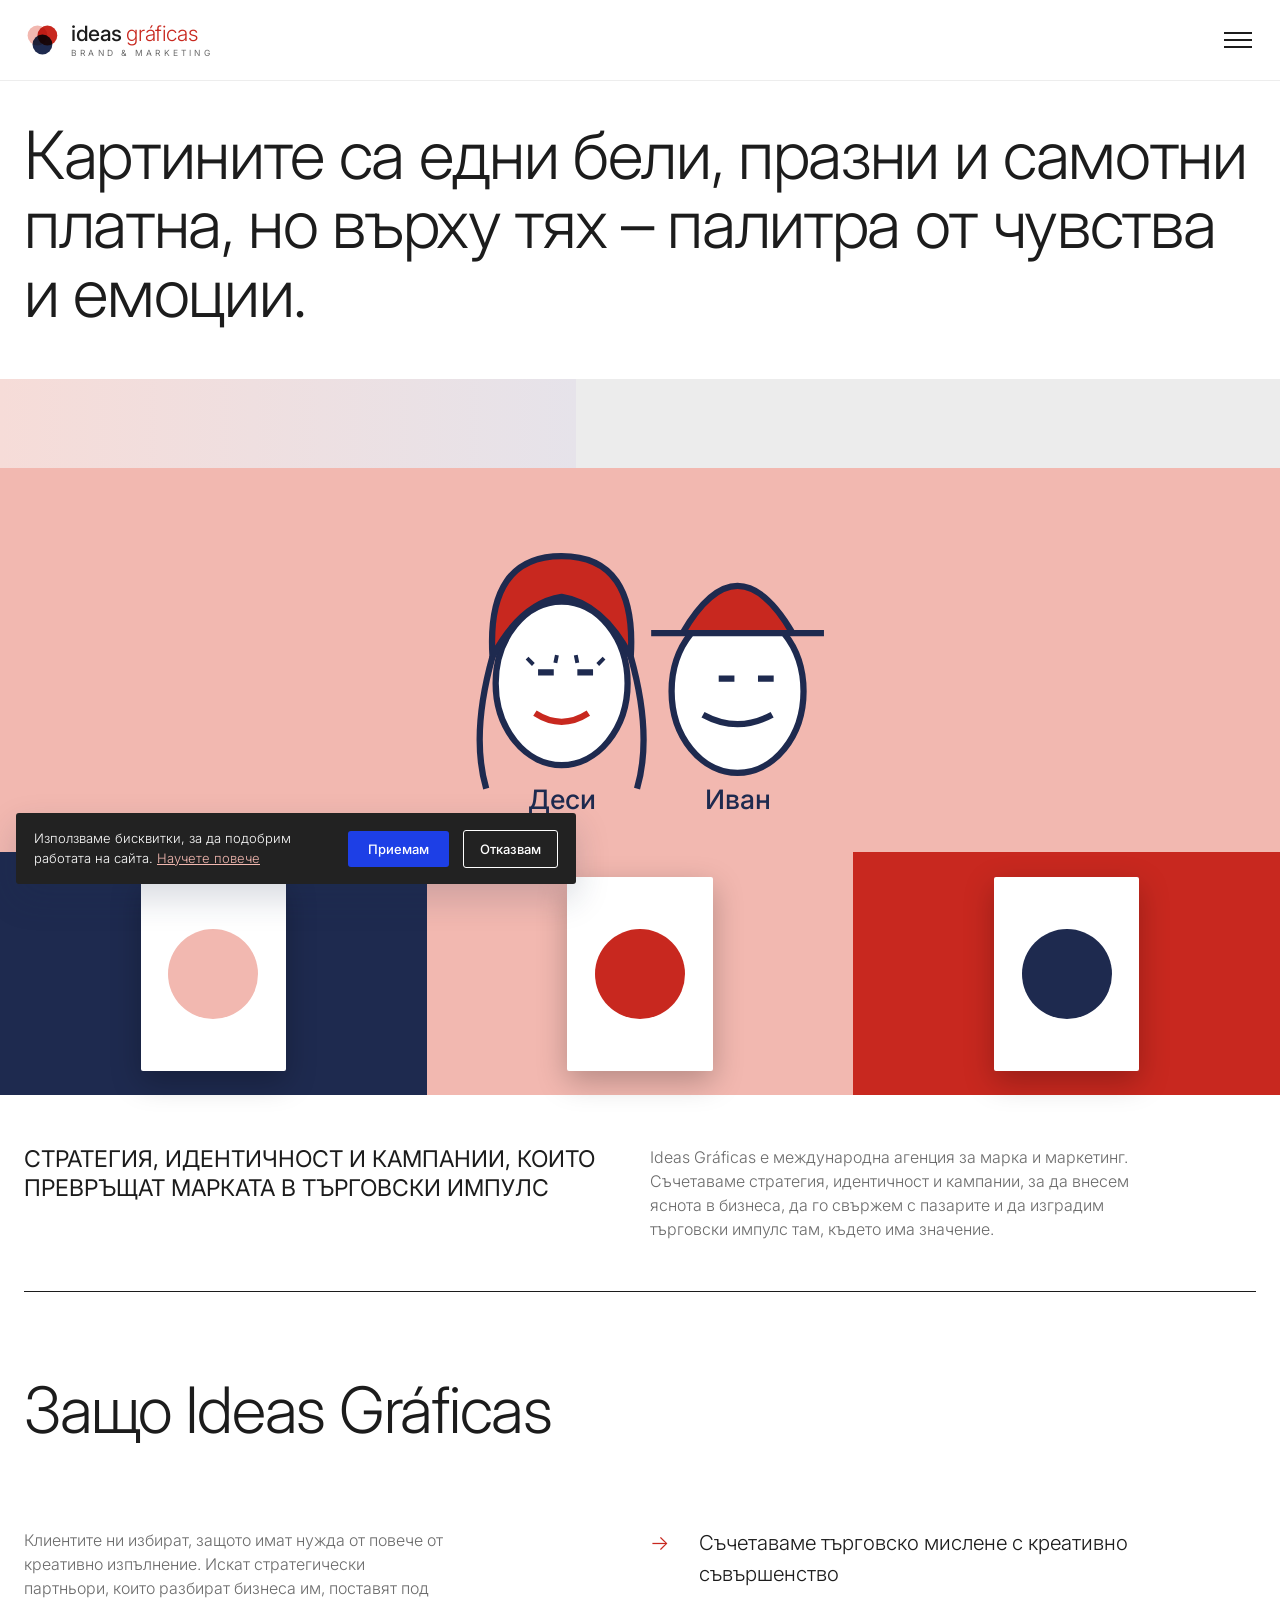
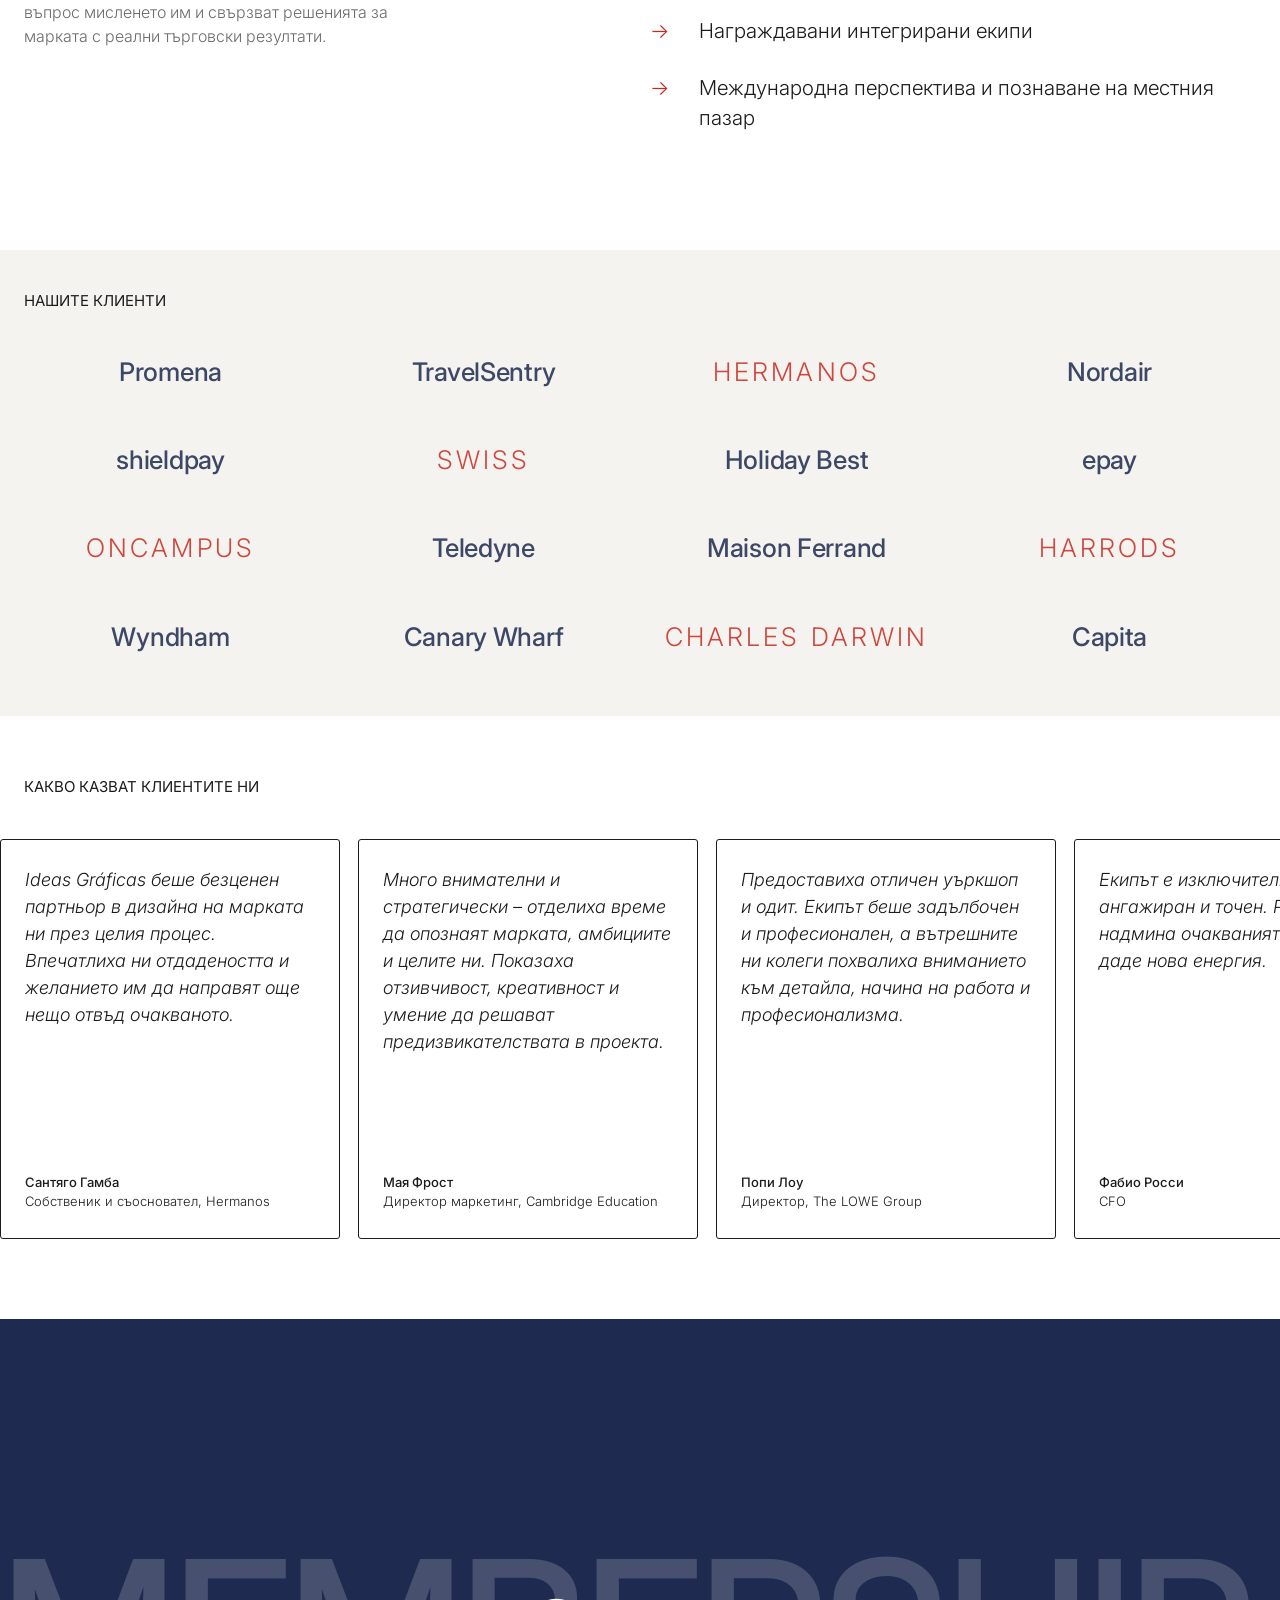
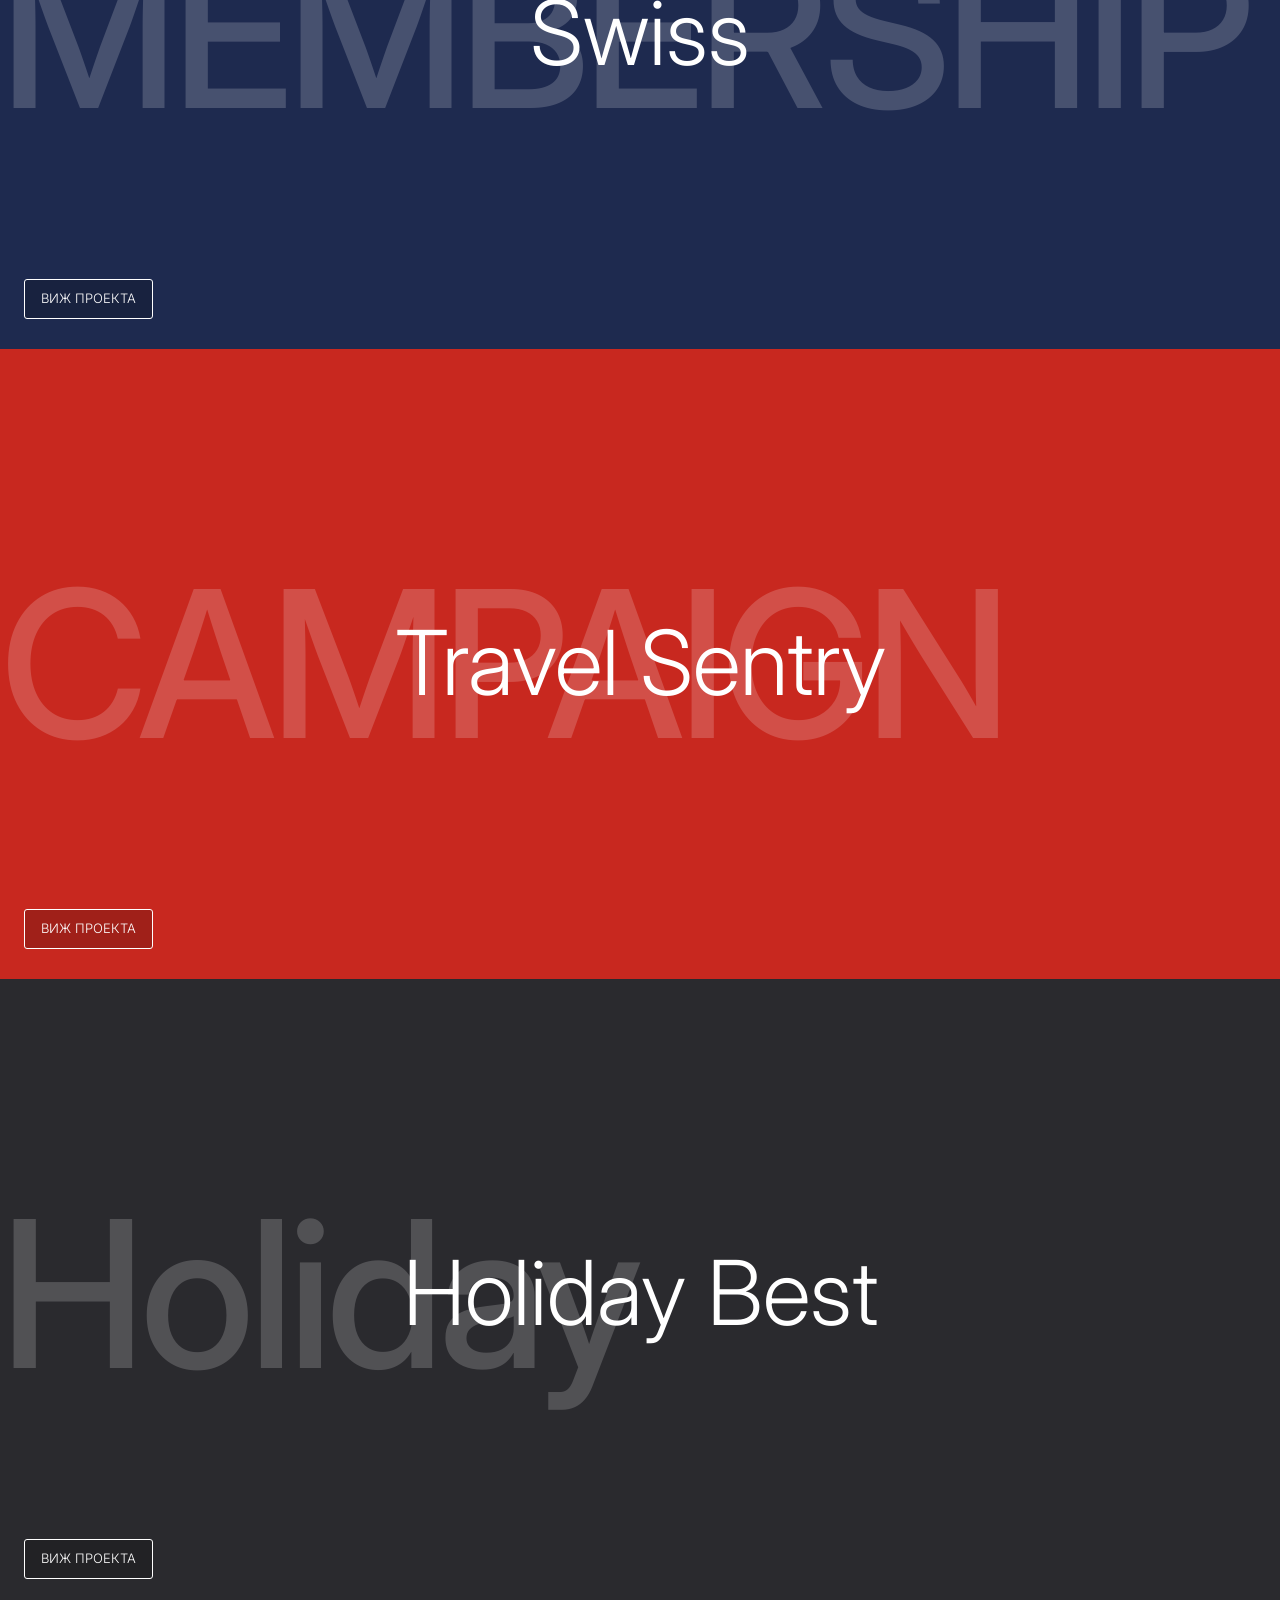
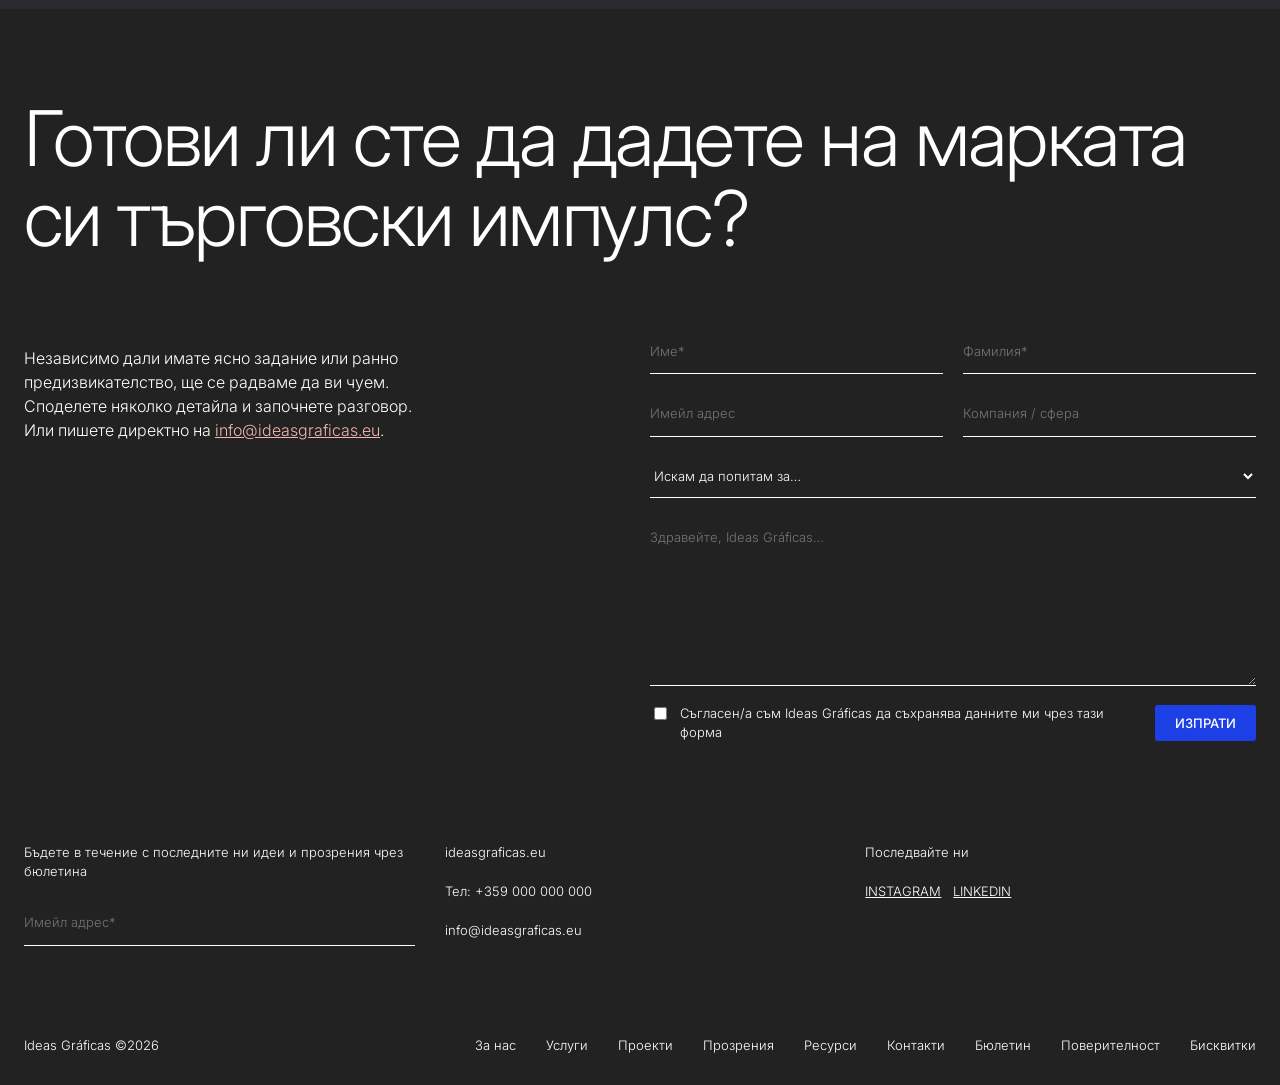
==== index.html @ a1812b0a "Add files via upload" ====
<!DOCTYPE html>
<html lang="bg"><head><meta charset="utf-8">
<meta name="viewport" content="width=device-width, initial-scale=1, viewport-fit=cover">
<title>Ideas Gráficas – Идентичност, кампании и маркетинг за вашата марка</title>
<meta name="description" content="Ideas Gráficas е агенция за марка и маркетинг: стратегия, идентичност, дизайн и кампании, които превръщат марката в търговски импулс.">
<meta name="theme-color" content="#1E2A4F">
<meta property="og:type" content="website"><meta property="og:title" content="Ideas Gráficas – марка и маркетинг"><meta property="og:description" content="Стратегия, идентичност и кампании, които превръщат марката в търговски импулс."><meta property="og:url" content="https://ideasgraficas.eu/">
<link rel="canonical" href="https://ideasgraficas.eu/"><link rel="icon" href="favicon.svg" type="image/svg+xml">
<script type="application/ld+json">{"@context":"https://schema.org","@type":"Organization","name":"Ideas Gráficas","url":"https://ideasgraficas.eu","email":"info@ideasgraficas.eu"}</script>
<link href="https://fonts.googleapis.com/css2?family=Inter:wght@300;400;500&display=swap" rel="stylesheet">
<link rel="stylesheet" href="css/style.css"></head><body>
<header><a class="logo" href="#"><svg viewBox="0 0 40 40" aria-hidden="true"><circle cx="15" cy="15" r="11" fill="#F2B8B0"/><circle cx="26" cy="15" r="11" fill="#C8281F" style="mix-blend-mode:multiply"/><circle cx="20.5" cy="25" r="11" fill="#1E2A4F" style="mix-blend-mode:multiply"/></svg><span><em>ideas <b>gráficas</b></em><small>Brand &amp; Marketing</small></span></a><button class="burger" aria-label="Меню" aria-expanded="false" aria-controls="menu" onclick="m(1)"><i></i><i></i><i></i></button></header>
<div id="menu"><button class="x" onclick="m(0)" aria-label="Затвори">×</button>
<div class="mg"><nav class="l"><a href="#" onclick="m(0)">За нас</a><a href="#proekti" onclick="m(0)">Проекти</a><a href="#resursi" onclick="m(0)">Прозрения</a><a href="#kontakt" onclick="m(0)">Контакти</a><a href="#resursi" onclick="m(0)">Ресурси</a></nav>
<div class="cols"><div><h4>Стратегия</h4><a href="#">Марков курс</a><a href="#">Позициониране</a><a href="#">Наименуване</a><a href="#">Послания</a><a href="#">Тон на комуникация</a><a href="#">Марково изживяване</a><a href="#">Employer branding</a></div>
<div><h4>Дизайн</h4><a href="#">Идентичност и дизайн</a><a href="#">Фирмени материали</a><a href="#">Дизайн на опаковки</a><a href="#">Визуален стил</a><a href="#">Уеб дизайн</a><a href="#">Кампании</a></div>
<div><h4>Маркетинг</h4><a href="#">Международен маркетинг</a><a href="#">Дигитален маркетинг</a><a href="#">Маркетинг по акаунти</a><a href="#">Медия планиране</a><a href="#">Анализ на аудиторията</a><a href="#">Съдържание</a><a href="#">Копирайтинг</a><a href="#">Преводи</a></div></div></div>
<div class="menuimg"><div class="bag">IDEAS<br>GRÁFICAS</div></div></div>

<main id="home"><div class="w"><h1 style="font-size:clamp(28px,5.2vw,82px)">Картините са едни бели, празни и самотни платна, но върху тях – палитра от чувства и емоции.</h1></div>
<div class="hero0"></div><div class="hero2"><svg viewBox="0 0 400 220"><g fill="none" stroke="#1E2A4F" stroke-width="4"><ellipse cx="150" cy="125" rx="42" ry="52" fill="#fff"/><path d="M106 108q-4-64 44-64q48 0 44 64q-18-34-44-38q-26 4-44 38Z" fill="#C8281F"/><path d="M106 108q-14 50-4 84M194 108q14 50 4 84"/><path d="M133 144q17 11 34 0" stroke="#C8281F"/><path d="M132 113l-4-4M146 112l1-5M160 112l-1-5M173 113l4-4" stroke-width="2.5"/><ellipse cx="262" cy="130" rx="42" ry="52" fill="#fff"/><path d="M207 93h110M227 93q35-60 70 0" fill="#C8281F"/><path d="M240 145q22 12 44 0"/><path d="M135 118h10M160 118h10M250 122h10M275 122h10"/></g><g fill="#1E2A4F" font-family="Inter,Arial,sans-serif" font-size="17" font-weight="500" text-anchor="middle"><text x="150" y="205">Деси</text><text x="262" y="205">Иван</text></g></svg><svg style="display:none" viewBox="0 0 300 200"><g fill="none" stroke="#1E2A4F" stroke-width="5"><circle cx="105" cy="105" r="48" fill="#F2B8B0"/><circle cx="195" cy="105" r="48" fill="#F2B8B0"/><path d="M45 70h120M135 70h120"/><path d="M85 125q20 15 40 0M175 125q20 15 40 0"/></g><circle cx="90" cy="100" r="5" fill="#C8281F"/><circle cx="120" cy="100" r="5" fill="#C8281F"/><circle cx="180" cy="100" r="5" fill="#C8281F"/><circle cx="210" cy="100" r="5" fill="#C8281F"/></svg></div>
<div class="band"><div class="a"><i></i></div><div class="b"><i></i></div><div class="c"><i></i></div></div>
<div class="w"><div class="intro"><h2>Стратегия, идентичност и кампании, които превръщат марката в търговски импулс</h2><p>Ideas Gráficas е международна агенция за марка и маркетинг. Съчетаваме стратегия, идентичност и кампании, за да внесем яснота в бизнеса, да го свържем с пазарите и да изградим търговски импулс там, където има значение.</p></div>
<section class="why"><h2>Защо Ideas Gráficas</h2><div class="wg"><p>Клиентите ни избират, защото имат нужда от повече от креативно изпълнение. Искат стратегически партньори, които разбират бизнеса им, поставят под въпрос мисленето им и свързват решенията за марката с реални търговски резултати.</p><ul><li>Съчетаваме търговско мислене с креативно съвършенство</li><li>Награждавани интегрирани екипи</li><li>Международна перспектива и познаване на местния пазар</li></ul></div></section></div>
<section class="cl"><h3>Нашите клиенти</h3><div class="logos"><span>Promena</span><span>TravelSentry</span><span>Hermanos</span><span>Nordair</span><span>shieldpay</span><span>Swiss</span><span>Holiday Best</span><span>epay</span><span>OnCampus</span><span>Teledyne</span><span>Maison Ferrand</span><span>Harrods</span><span>Wyndham</span><span>Canary Wharf</span><span>Charles Darwin</span><span>Capita</span></div></section>
<section class="tt"><h3>Какво казват клиентите ни</h3><div class="sc">
<blockquote>Ideas Gráficas беше безценен партньор в дизайна на марката ни през целия процес. Впечатлиха ни отдадеността и желанието им да направят още нещо отвъд очакваното.<cite><b>Сантяго Гамба</b>Собственик и съосновател, Hermanos</cite></blockquote>
<blockquote>Много внимателни и стратегически – отделиха време да опознаят марката, амбициите и целите ни. Показаха отзивчивост, креативност и умение да решават предизвикателствата в проекта.<cite><b>Мая Фрост</b>Директор маркетинг, Cambridge Education</cite></blockquote>
<blockquote>Предоставиха отличен уъркшоп и одит. Екипът беше задълбочен и професионален, а вътрешните ни колеги похвалиха вниманието към детайла, начина на работа и професионализма.<cite><b>Попи Лоу</b>Директор, The LOWE Group</cite></blockquote>
<blockquote>Екипът е изключително ангажиран и точен. Резултатът надмина очакванията ни и ни даде нова енергия.<cite><b>Фабио Росси</b>CFO</cite></blockquote></div></section>
<section id="proekti"><div class="pj p1"><div class="bg">MEMBERSHIP</div><h2>Swiss</h2><a class="btn" href="#">Виж проекта</a></div>
<div class="pj p2"><div class="bg">CAMPAIGN</div><h2>Travel Sentry</h2><a class="btn" href="#">Виж проекта</a></div>
<div class="pj p3"><div class="bg">Holiday</div><h2>Holiday Best</h2><a class="btn" href="#">Виж проекта</a></div></section></main>

<main id="res"><div class="w res"><p class="lab" style="margin-top:50px">Ресурси</p><h1 style="margin-top:20px">Полезни идеи, преди да станат очевидни.</h1>
<div class="intro" style="border-bottom:1px solid var(--line)"><h2>Доклади и гледни точки за марки, пред които стои следващото</h2><p>Гледаме отвъд следващия тренд и питаме какво наистина се променя, защо е важно и какво могат да направят марките, за да останат полезни, надеждни и напред.</p></div>
<div class="filt"><div>Всички категории ↓</div><div></div><div style="text-align:right">→</div></div>
<div class="cards">
<div class="card"><div class="im k1"><span>Идентичност</span><span>Послания</span><span>Стратегия</span><span>Опаковки</span></div><div class="m"><span>29.06.26</span><span>3 мин четене</span></div><h3>Защо всички мислят, че марката ти е измама</h3></div>
<div class="card"><div class="im k2"><span>Идентичност</span><span>Послания</span><span>Стратегия</span><span>Опаковки</span></div><div class="m"><span>29.06.26</span><span>2 мин четене</span></div><h3>Спри да продаваш кафе. Започни да притежаваш моменти.</h3></div>
<div class="card"><div class="im k3"><span>Идентичност</span><span>Послания</span><span>Стратегия</span><span>Опаковки</span></div><div class="m"><span>23.04.26</span><span>2 мин четене</span></div><h3>Спри да обясняваш. Започни да значиш нещо.</h3></div>
<div class="card"><div class="im"><span>Стратегия</span></div><div class="m"><span>11.02.26</span><span>3 мин четене</span></div><h3>Futures: продукти за свят, който купува по-малко</h3></div>
<div class="card"><div class="im"><span>Стратегия</span></div><div class="m"><span>03.02.26</span><span>3 мин четене</span></div><h3>Какво се случва, когато хората купуват по-малко?</h3></div>
<div class="card"><div class="im"><span>Стратегия</span></div><div class="m"><span>18.11.25</span><span>3 мин четене</span></div><h3>Futures: оформяне на следващата ера в пътуванията</h3></div></div>
<div class="pg"><span>←</span><span class="on">1</span><span>2</span><span>→</span></div></div></main>

<section class="cta" id="kontakt"><h2>Готови ли сте да дадете на марката си търговски импулс?</h2>
<div class="cg"><p style="max-width:420px">Независимо дали имате ясно задание или ранно предизвикателство, ще се радваме да ви чуем. Споделете няколко детайла и започнете разговор. Или пишете директно на <a href="mailto:info@ideasgraficas.eu">info@ideasgraficas.eu</a>.</p>
<form onsubmit="event.preventDefault();this.querySelector('.send').textContent='Изпратено ✓'"><input placeholder="Име*" required><input placeholder="Фамилия*" required><input type="email" placeholder="Имейл адрес"><input placeholder="Компания / сфера">
<select class="full"><option>Искам да попитам за…</option><option>Стратегия</option><option>Дизайн</option><option>Маркетинг</option></select>
<textarea placeholder="Здравейте, Ideas Gráficas…"></textarea>
<div class="full" style="display:flex;justify-content:space-between;gap:20px;align-items:center"><label class="c"><input type="checkbox" required> Съгласен/а съм Ideas Gráficas да съхранява данните ми чрез тази форма</label><button class="send">ИЗПРАТИ</button></div></form></div></section>
<div id="ck" role="dialog" aria-label="Бисквитки"><p>Използваме бисквитки, за да подобрим работата на сайта. <a href="#">Научете повече</a></p><button class="send" onclick="ck()">Приемам</button><button class="ghost" onclick="ck()">Отказвам</button></div>
<footer><div class="fg"><div>Бъдете в течение с последните ни идеи и прозрения чрез бюлетина<br><br><input type="email" placeholder="Имейл адрес*"></div><div>ideasgraficas.eu<br><br>Тел: +359 000 000 000<br><br>info@ideasgraficas.eu</div><div>Последвайте ни<br><br><a href="#">INSTAGRAM</a> &nbsp; <a href="#">LINKEDIN</a></div></div>
<div class="fl"><span>Ideas Gráficas ©2026</span><div><a href="#">За нас</a><a href="#">Услуги</a><a href="#proekti">Проекти</a><a href="#resursi">Прозрения</a><a href="#resursi">Ресурси</a><a href="#kontakt">Контакти</a><a href="#">Бюлетин</a><a href="#">Поверителност</a><a href="#">Бисквитки</a></div></div></footer>
<script src="js/main.js" defer></script></body></html>
---- css/style.css ----
:root{--pink:#F2B8B0;--red:#C8281F;--navy:#1E2A4F;--bg:#fff;--ink:#1c1c1c;--soft:#F5F3EF;--mut:#6b6b6b;--dark:#222;--line:#1c1c1c;box-sizing:border-box;padding-top:env(safe-area-inset-top,0px);padding-bottom:env(safe-area-inset-bottom,0px)}
@media (prefers-color-scheme:dark){:root:not([data-theme="light"]){color-scheme:dark;--bg:#14161d;--ink:#f1eeea;--soft:#1c1f29;--mut:#a9a7a3;--line:#f1eeea}}
html{scroll-padding-top:env(safe-area-inset-top,0px)}
*{box-sizing:border-box}body{margin:0;background:var(--bg);color:var(--ink);font:300 16px/1.5 Inter,system-ui,Arial,sans-serif}
a{color:inherit}.w{padding:0 24px;max-width:1500px;margin:auto}
header{display:flex;justify-content:space-between;align-items:center;padding:22px 24px}
.logo{font-size:22px;font-weight:400;text-decoration:none}.logo b{color:var(--red);font-weight:400}
.burger{background:none;border:0;cursor:pointer;width:36px;height:28px;position:relative;color:var(--ink)}
.burger i{position:absolute;left:4px;right:4px;height:1.5px;background:currentColor}.burger i:nth-child(1){top:6px}.burger i:nth-child(2){top:13px}.burger i:nth-child(3){top:20px}
#menu{position:fixed;inset:0;background:#222;color:#fff;z-index:50;display:none;overflow:auto}
#menu.on{display:block}
#menu .x{position:absolute;right:24px;top:20px;background:none;border:0;color:#fff;font-size:30px;cursor:pointer}
.mg{display:grid;grid-template-columns:minmax(200px,1fr) 3fr;min-height:260px}
.mg nav.l{background:rgba(0,0,0,.28);padding:30px 24px;display:flex;flex-direction:column;gap:20px}
.mg nav.l a{font-size:26px;text-decoration:none;font-weight:400}
.cols{display:grid;grid-template-columns:repeat(3,1fr);gap:20px;padding:44px 40px}
.cols h4{margin:0 0 18px;font-weight:400;font-size:17px;color:var(--pink)}.cols a{display:block;font-size:14px;margin-bottom:12px;text-decoration:none;opacity:.9}
.menuimg{height:clamp(200px,40vw,420px);background:#c9a98f;display:flex;align-items:center;justify-content:center}.bag{background:var(--pink);color:var(--red);padding:40px 50px;transform:rotate(-8deg);font-weight:500;letter-spacing:.1em;text-align:center;box-shadow:0 20px 40px rgba(0,0,0,.25)}
h1{font-weight:300;font-size:clamp(40px,7.2vw,112px);line-height:1.04;letter-spacing:-.02em;margin:40px 0 50px}
.band i{background:#fff!important;width:34%!important;box-shadow:0 10px 30px rgba(0,0,0,.25);padding:0!important}.band i:after{content:"";width:62%;aspect-ratio:1;border-radius:50%;margin:auto}.band .a i:after{background:var(--pink)}.band .b i:after{background:var(--red)}.band .c i:after{background:var(--navy)}.hero0{height:clamp(50px,7vw,100px);background:linear-gradient(90deg,#f6dcd8,#e6e3ea 45%,#ececec 45%)}.band{display:grid;grid-template-columns:repeat(3,1fr);height:clamp(130px,19vw,280px)}.band i{background:#f2efe8;color:#1c1c1c;width:36%;aspect-ratio:3/4;font-size:clamp(7px,1.1vw,14px);padding:8px;display:flex;align-items:flex-start;line-height:1.1}.band .a{background:var(--navy)!important;color:#fff!important}.band .b{background:var(--pink)!important}.band .c{background:var(--red)!important}
.band div{display:flex;align-items:center;justify-content:center;font-size:clamp(14px,2vw,28px);color:#fff}
.band .a{background:var(--pink);color:var(--navy)}.band .b{background:var(--red)}.band .c{background:var(--navy)}
.hero2{height:clamp(200px,30vw,440px);background:var(--pink);display:flex;align-items:center;justify-content:center;position:relative;overflow:hidden}
.hero2 svg{height:90%}
.intro{display:grid;grid-template-columns:1fr 1fr;gap:40px;padding:50px 0;border-bottom:1px solid var(--line)}
.intro h2{font-weight:400;font-size:clamp(18px,1.8vw,26px);text-transform:uppercase;margin:0;line-height:1.25}.intro p{margin:0;color:var(--mut);max-width:520px}
.why{padding:70px 0 90px}.why h2{font-size:clamp(36px,5vw,76px);font-weight:300;margin:0 0 70px;letter-spacing:-.02em}
.wg{display:grid;grid-template-columns:1fr 1fr;gap:40px}.wg p{color:var(--mut);max-width:420px;margin:0}
.wg ul{list-style:none;margin:0;padding:0}.wg li{display:flex;gap:30px;font-size:clamp(17px,1.6vw,22px);margin-bottom:26px;font-weight:300}.wg li:before{content:"→";color:var(--red)}
.cl{background:var(--soft);padding:40px 24px 60px}.cl h3,.tt h3{font-weight:400;font-size:15px;text-transform:uppercase;margin:0 0 40px}
.logos{display:grid;grid-template-columns:repeat(4,1fr);gap:50px 20px;align-items:center;text-align:center}
.logos span{font-size:clamp(16px,2vw,28px);font-weight:500;letter-spacing:-.01em;color:var(--navy)}
@media (prefers-color-scheme:dark){:root:not([data-theme="light"]) .logos span{color:var(--pink)}}
.logos span:nth-child(3n){color:var(--red);font-weight:300;letter-spacing:.12em;text-transform:uppercase}
.tt{padding:60px 0 70px}.tt h3{padding:0 24px}
.sc{display:flex;gap:18px;overflow-x:auto;padding:0 24px 10px;scroll-snap-type:x mandatory}
.sc blockquote{flex:0 0 min(340px,80vw);margin:0;border:1px solid var(--line);padding:26px 24px;min-height:400px;display:flex;flex-direction:column;justify-content:space-between;font-style:italic;font-size:18px;scroll-snap-align:start}
.sc cite{font-style:normal;font-size:13px;display:block}.sc cite b{font-weight:500;display:block}
.pj{position:relative;min-height:70vh;display:flex;align-items:center;justify-content:center;color:#fff;text-align:center;overflow:hidden}
.pj h2{font-size:clamp(46px,7vw,100px);font-weight:300;margin:0;position:relative;z-index:2}
.pj .bg{position:absolute;inset:0;font-size:clamp(70px,16vw,240px);font-weight:500;opacity:.18;display:flex;align-items:center;white-space:nowrap;letter-spacing:-.03em}
.pj .btn{position:absolute;left:24px;bottom:30px;z-index:2}
.btn{border:1px solid currentColor;padding:9px 16px;font-size:13px;text-transform:uppercase;text-decoration:none;background:rgba(0,0,0,.2);color:inherit}
.p1{background:var(--navy)}.p2{background:var(--red)}.p3{background:#2a2a2e}
.cta{background:var(--dark);color:#fff;padding:90px 24px 40px}
.cta h2{font-size:clamp(40px,6vw,92px);font-weight:300;margin:0 0 70px;letter-spacing:-.02em;line-height:1.05}
.cg{display:grid;grid-template-columns:1fr 1fr;gap:40px}.cg p a{color:var(--pink)}
form{display:grid;grid-template-columns:1fr 1fr;gap:18px 20px}
input,select,textarea{background:none;border:0;border-bottom:1px solid #fff;color:#fff;padding:12px 0;font:inherit;font-size:13px;width:100%}
select option{color:#000}textarea{grid-column:1/-1;min-height:170px}.full{grid-column:1/-1}
.send{background:#1d3fe6;color:#fff;border:0;padding:10px 20px;cursor:pointer;font:500 13px Inter;width:auto}
label.c{font-size:13px;display:flex;gap:10px;align-items:flex-start;width:auto}label.c input{width:auto}
footer{background:var(--dark);color:#fff;padding:60px 24px 30px;font-size:13px}
.fg{display:grid;grid-template-columns:1fr 1fr 1fr;gap:30px;margin-bottom:90px}
.fg input{border-bottom:1px solid #fff}.fl{display:flex;flex-wrap:wrap;gap:30px;justify-content:space-between;align-items:flex-end}.fl div{display:flex;gap:30px;flex-wrap:wrap}.fl a{text-decoration:none}
.res h1{margin-bottom:40px}.res .lab{font-size:clamp(20px,2vw,28px);text-transform:uppercase;font-weight:400;margin:0 0 6px}
.filt{display:grid;grid-template-columns:1fr 1fr 1fr;gap:20px;margin:60px 0 40px}.filt div{border-bottom:1px solid var(--line);padding:10px 0;text-transform:uppercase;font-size:15px;color:var(--mut)}
.cards{display:grid;grid-template-columns:repeat(3,1fr);gap:20px 18px}
.card .im{aspect-ratio:1/1.05;background:var(--soft);display:flex;flex-direction:column;justify-content:flex-end;gap:8px;padding:24px;align-items:flex-start;flex-wrap:wrap;flex-direction:row;align-content:flex-end}
.card .im span{background:#9a9a9a;color:#fff;font-size:11px;text-transform:uppercase;padding:7px 12px}

.card .m{display:flex;justify-content:space-between;font-size:12px;color:var(--mut);margin:14px 0 6px;text-transform:uppercase}
.card h3{margin:0 0 30px;font-weight:400;font-size:19px;text-transform:uppercase;line-height:1.25}
.pg{display:flex;gap:10px;margin:30px 0 80px}.pg span{border:1px solid var(--line);width:34px;height:34px;display:flex;align-items:center;justify-content:center;font-size:13px}.pg .on{background:#000;color:#fff}
#res{display:none}body.r #res{display:block}body.r #home{display:none}
:root{--shadow:0 14px 34px rgba(30,42,79,.18);--ease:.25s ease;--radius:3px}html{scroll-behavior:smooth}header{position:sticky;top:0;z-index:20;background:color-mix(in srgb,var(--bg) 88%,transparent);backdrop-filter:blur(12px);border-bottom:1px solid color-mix(in srgb,var(--ink) 8%,transparent)}.logo{display:flex;align-items:center;gap:11px;font-size:21px;font-weight:500;letter-spacing:-.02em;line-height:1}.logo svg{width:36px;height:36px}.logo span{display:flex;flex-direction:column}.logo em{font-style:normal}.logo b{font-weight:300}.logo small{font-size:8.5px;letter-spacing:.38em;text-transform:uppercase;font-weight:400;color:var(--mut);margin-top:5px}a,button,.card .im,.sc blockquote,.btn,input,select{transition:all var(--ease)}:focus-visible{outline:2px solid var(--red);outline-offset:3px}#ck{position:fixed;left:16px;right:16px;bottom:calc(16px + env(safe-area-inset-bottom,0px));max-width:560px;background:#222;color:#fff;padding:16px 18px;display:none;gap:14px;align-items:center;flex-wrap:wrap;z-index:60;border-radius:var(--radius);box-shadow:var(--shadow);font-size:13px}#ck.on{display:flex}#ck p{margin:0;flex:1 1 220px}#ck a{color:var(--pink)}#ck .ghost{background:none;border:1px solid #fff;color:#fff;padding:10px 16px;font:500 13px Inter;cursor:pointer;border-radius:var(--radius)}@media (prefers-reduced-motion:reduce){*{transition:none!important;scroll-behavior:auto!important}}@media print{header,#menu,#ck,.cta,footer{display:none}}.btn{border-radius:var(--radius)}.btn:hover{background:#fff;color:#111}.send{border-radius:var(--radius)}.send:hover{filter:brightness(1.15);transform:translateY(-1px)}.card:hover .im{transform:translateY(-5px);box-shadow:var(--shadow)}.sc blockquote{border-radius:var(--radius)}.sc blockquote:hover{border-color:var(--red);box-shadow:var(--shadow)}.band i{border-radius:2px}.cols a:hover,.fl a:hover{color:var(--pink)}.logos span{opacity:.85}.logos span:hover{opacity:1}.fg a{text-decoration:underline}.intro,.wg,.cg{gap:20px}@media(max-width:600px){.mg{grid-template-columns:130px 1fr}.mg nav.l{padding:70px 12px 20px}.mg nav.l a{font-size:18px}.cols{padding:60px 12px 20px;gap:10px}.cols h4{font-size:13px}.cols a{font-size:10px}.logos{gap:30px 8px}.logos span{font-size:12px}.wg li{gap:14px;font-size:14px}.wg p,.intro p{font-size:11px}.intro h2{font-size:13px}.cg p{font-size:12px}.card h3{font-size:12px}.card .im{padding:8px;gap:4px}.card .im span{font-size:7px;padding:4px 5px}.card .m{font-size:8px}.cards{gap:10px}form{gap:12px 10px}.fg{font-size:9px;gap:10px}.fl a{font-size:9px}.fl div{gap:12px}.pj .btn{left:16px}}
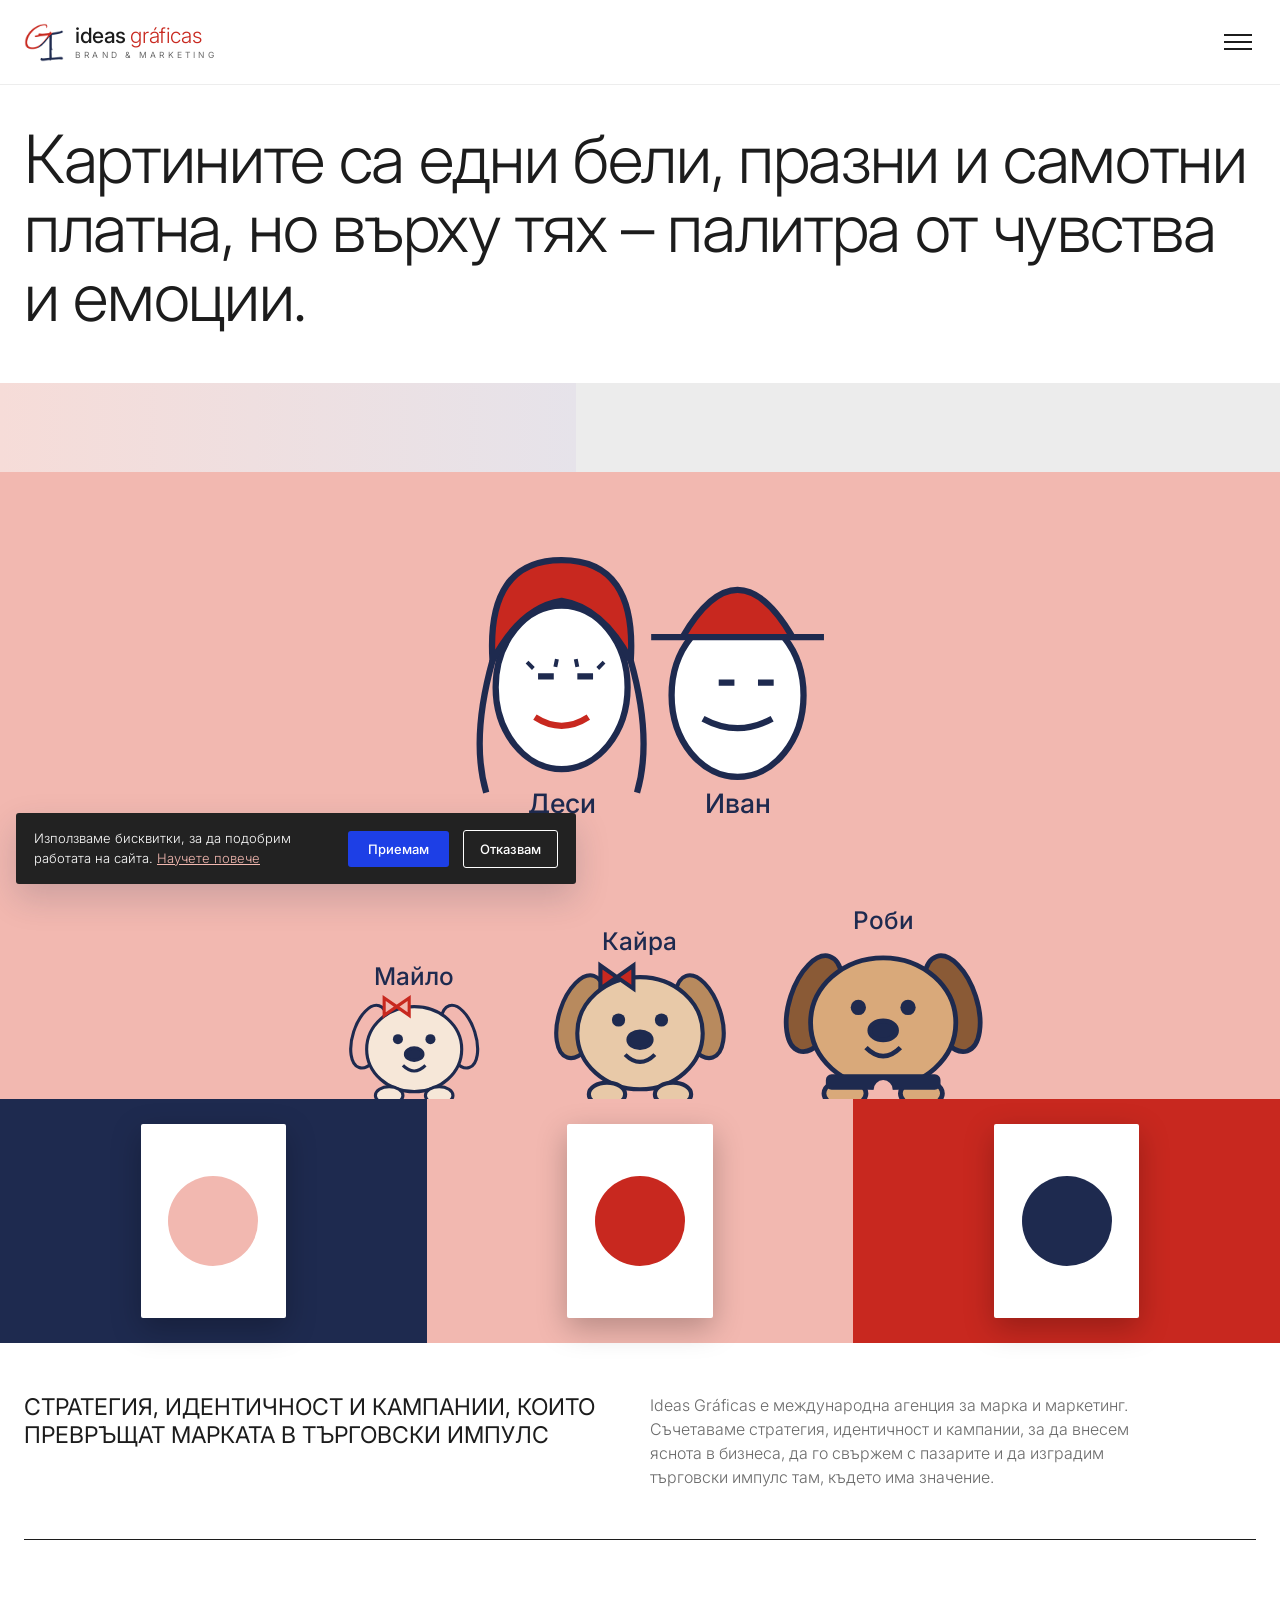
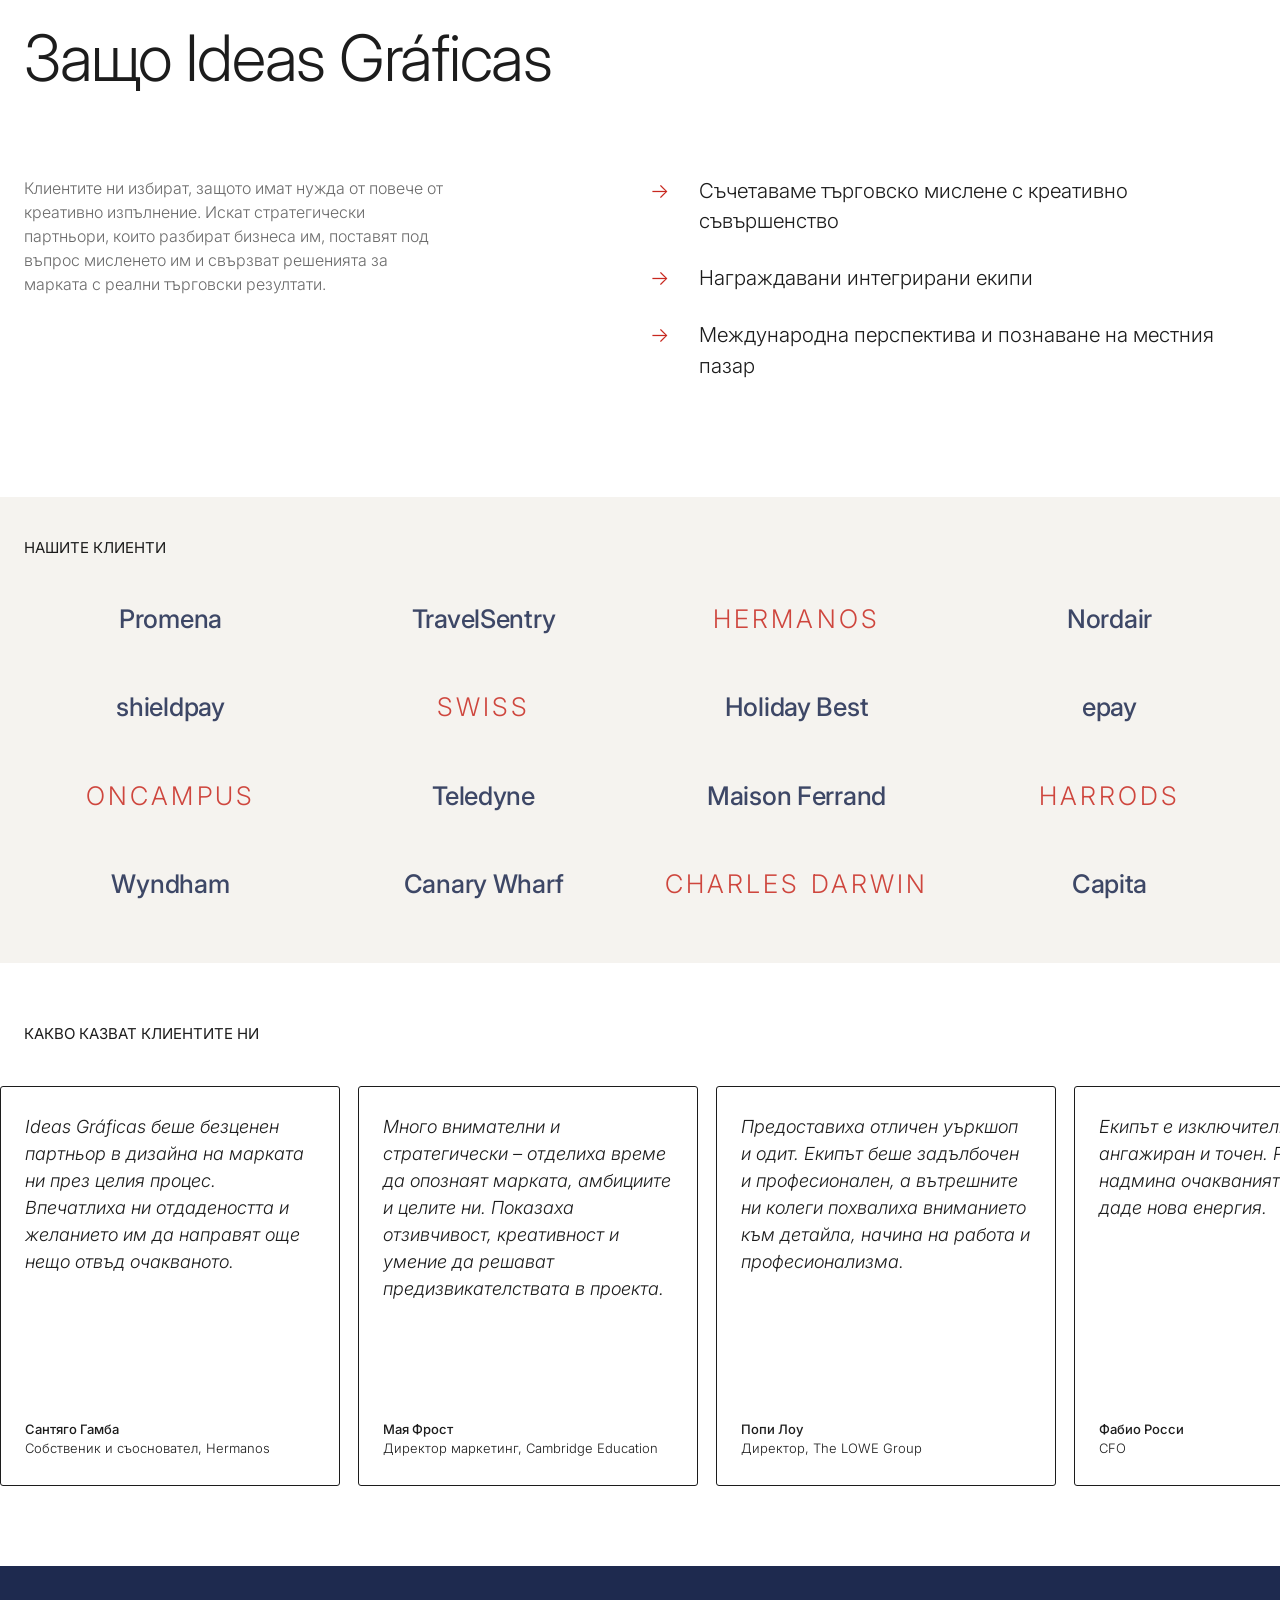
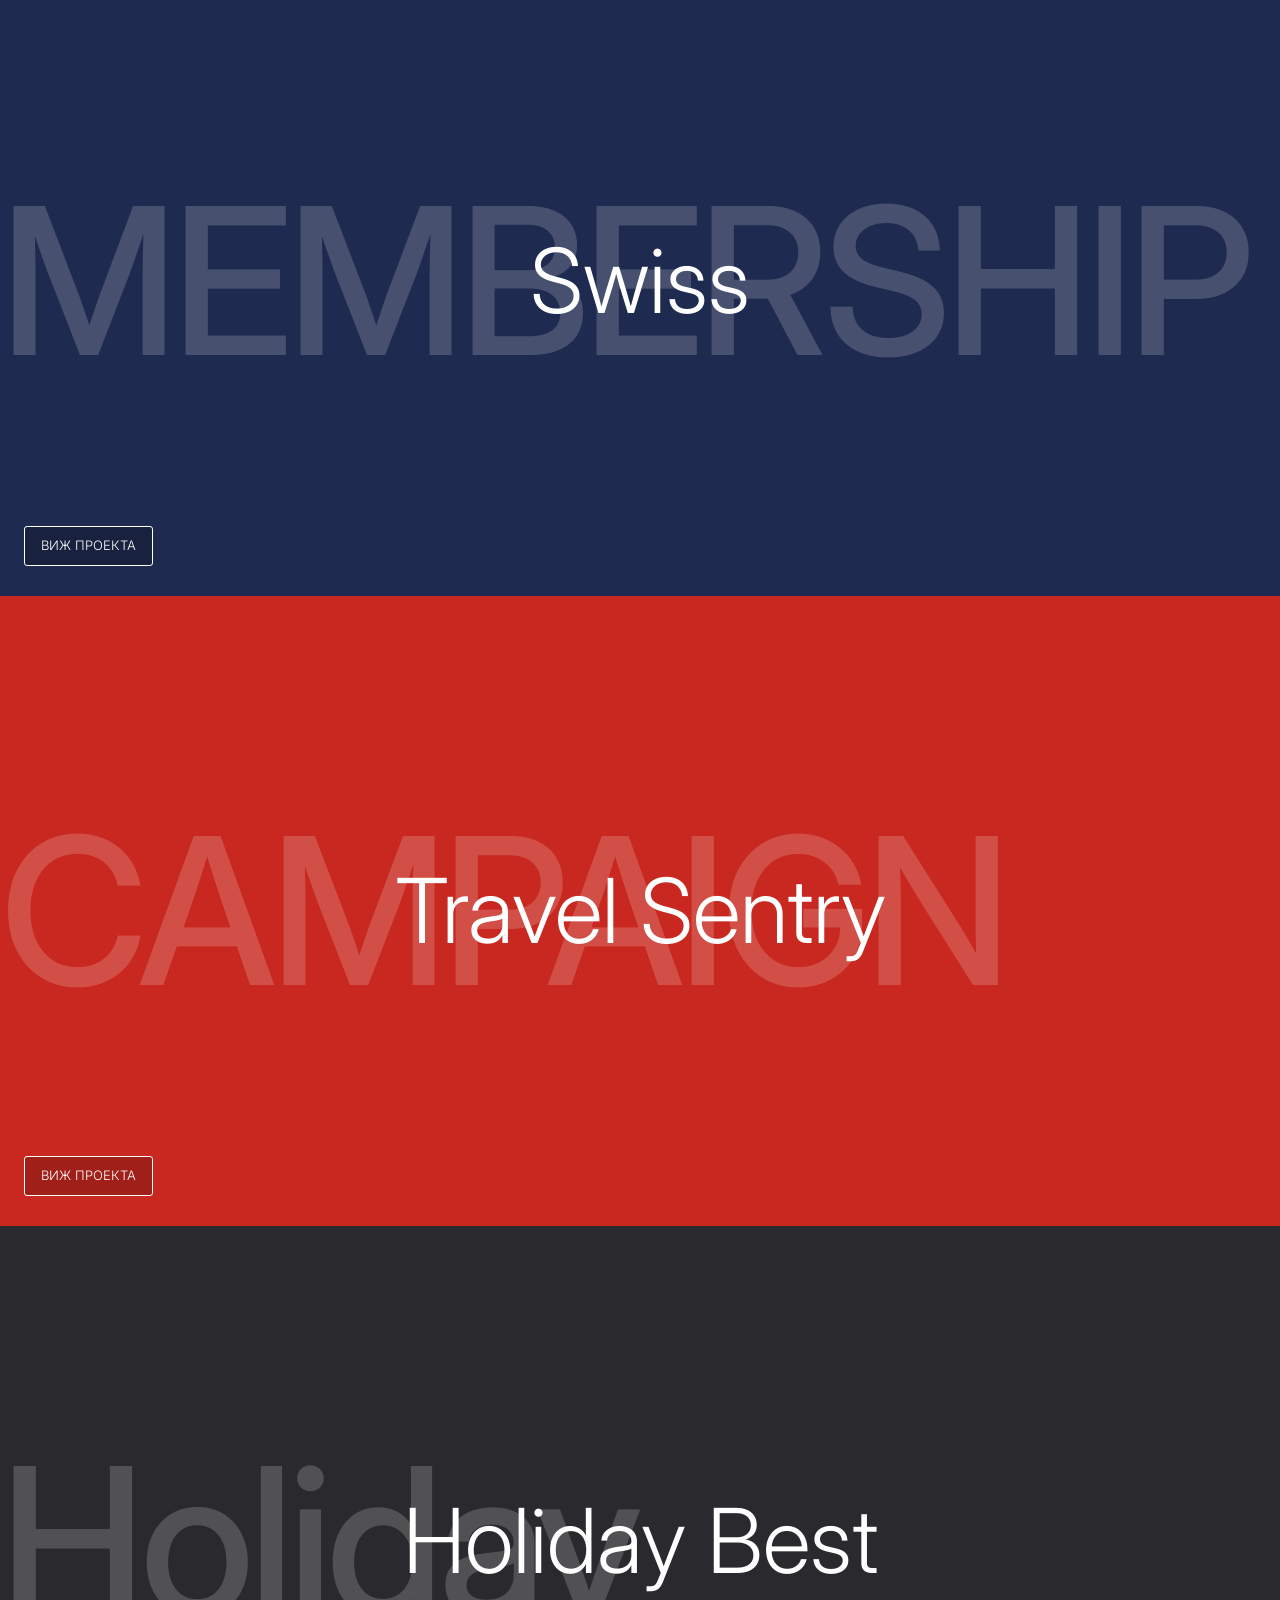
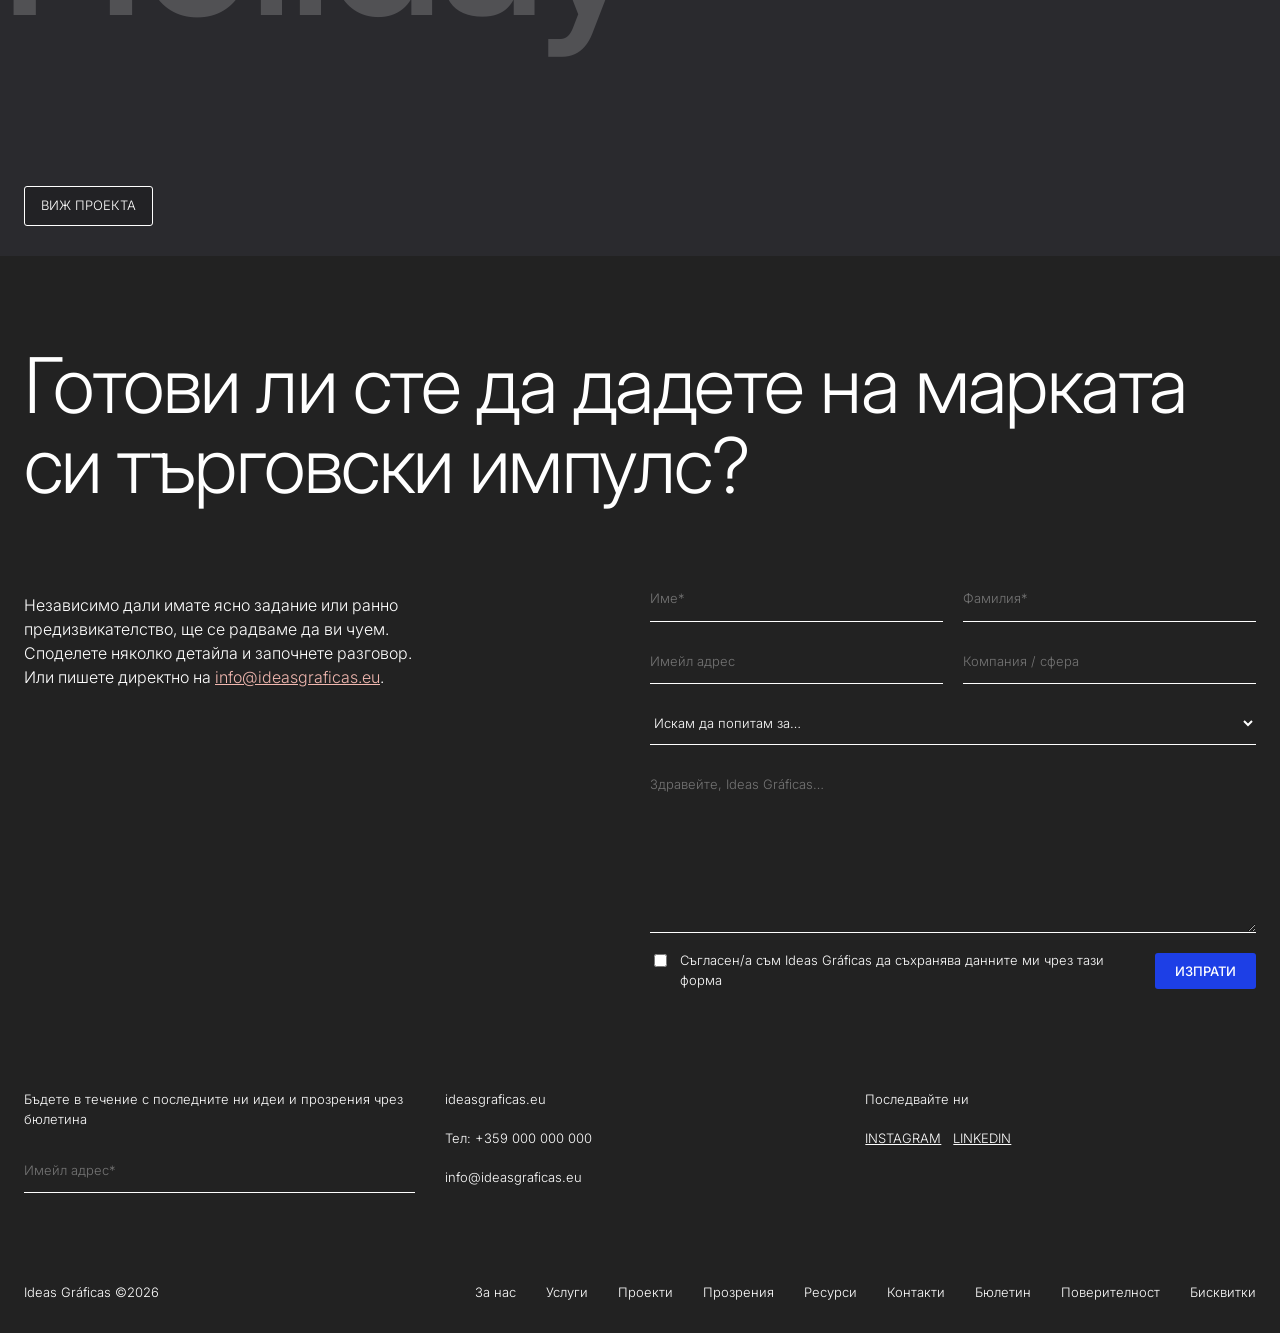
==== commit 1ebed2ef: "Add files via upload" ====
--- a/index.html
+++ b/index.html
@@ -5,20 +5,21 @@
 <meta name="description" content="Ideas Gráficas е агенция за марка и маркетинг: стратегия, идентичност, дизайн и кампании, които превръщат марката в търговски импулс.">
 <meta name="theme-color" content="#1E2A4F">
 <meta property="og:type" content="website"><meta property="og:title" content="Ideas Gráficas – марка и маркетинг"><meta property="og:description" content="Стратегия, идентичност и кампании, които превръщат марката в търговски импулс."><meta property="og:url" content="https://ideasgraficas.eu/">
-<link rel="canonical" href="https://ideasgraficas.eu/"><link rel="icon" href="favicon.svg" type="image/svg+xml">
+<link rel="canonical" href="https://ideasgraficas.eu/"><link rel="icon" href="favicon.png" type="image/png">
 <script type="application/ld+json">{"@context":"https://schema.org","@type":"Organization","name":"Ideas Gráficas","url":"https://ideasgraficas.eu","email":"info@ideasgraficas.eu"}</script>
 <link href="https://fonts.googleapis.com/css2?family=Inter:wght@300;400;500&display=swap" rel="stylesheet">
 <link rel="stylesheet" href="css/style.css"></head><body>
-<header><a class="logo" href="#"><svg viewBox="0 0 40 40" aria-hidden="true"><circle cx="15" cy="15" r="11" fill="#F2B8B0"/><circle cx="26" cy="15" r="11" fill="#C8281F" style="mix-blend-mode:multiply"/><circle cx="20.5" cy="25" r="11" fill="#1E2A4F" style="mix-blend-mode:multiply"/></svg><span><em>ideas <b>gráficas</b></em><small>Brand &amp; Marketing</small></span></a><button class="burger" aria-label="Меню" aria-expanded="false" aria-controls="menu" onclick="m(1)"><i></i><i></i><i></i></button></header>
+<header><a class="logo" href="#"><i class="mark" aria-hidden="true"></i><span><em>ideas <b>gráficas</b></em><small>Brand &amp; Marketing</small></span></a><button class="burger" aria-label="Меню" aria-expanded="false" aria-controls="menu" onclick="m(1)"><i></i><i></i><i></i></button></header>
 <div id="menu"><button class="x" onclick="m(0)" aria-label="Затвори">×</button>
 <div class="mg"><nav class="l"><a href="#" onclick="m(0)">За нас</a><a href="#proekti" onclick="m(0)">Проекти</a><a href="#resursi" onclick="m(0)">Прозрения</a><a href="#kontakt" onclick="m(0)">Контакти</a><a href="#resursi" onclick="m(0)">Ресурси</a></nav>
 <div class="cols"><div><h4>Стратегия</h4><a href="#">Марков курс</a><a href="#">Позициониране</a><a href="#">Наименуване</a><a href="#">Послания</a><a href="#">Тон на комуникация</a><a href="#">Марково изживяване</a><a href="#">Employer branding</a></div>
 <div><h4>Дизайн</h4><a href="#">Идентичност и дизайн</a><a href="#">Фирмени материали</a><a href="#">Дизайн на опаковки</a><a href="#">Визуален стил</a><a href="#">Уеб дизайн</a><a href="#">Кампании</a></div>
 <div><h4>Маркетинг</h4><a href="#">Международен маркетинг</a><a href="#">Дигитален маркетинг</a><a href="#">Маркетинг по акаунти</a><a href="#">Медия планиране</a><a href="#">Анализ на аудиторията</a><a href="#">Съдържание</a><a href="#">Копирайтинг</a><a href="#">Преводи</a></div></div></div>
-<div class="menuimg"><div class="bag">IDEAS<br>GRÁFICAS</div></div></div>
+<div class="menuimg"><div class="bag"><i class="mark"></i>IDEAS<br>GRÁFICAS</div></div></div>
 
 <main id="home"><div class="w"><h1 style="font-size:clamp(28px,5.2vw,82px)">Картините са едни бели, празни и самотни платна, но върху тях – палитра от чувства и емоции.</h1></div>
 <div class="hero0"></div><div class="hero2"><svg viewBox="0 0 400 220"><g fill="none" stroke="#1E2A4F" stroke-width="4"><ellipse cx="150" cy="125" rx="42" ry="52" fill="#fff"/><path d="M106 108q-4-64 44-64q48 0 44 64q-18-34-44-38q-26 4-44 38Z" fill="#C8281F"/><path d="M106 108q-14 50-4 84M194 108q14 50 4 84"/><path d="M133 144q17 11 34 0" stroke="#C8281F"/><path d="M132 113l-4-4M146 112l1-5M160 112l-1-5M173 113l4-4" stroke-width="2.5"/><ellipse cx="262" cy="130" rx="42" ry="52" fill="#fff"/><path d="M207 93h110M227 93q35-60 70 0" fill="#C8281F"/><path d="M240 145q22 12 44 0"/><path d="M135 118h10M160 118h10M250 122h10M275 122h10"/></g><g fill="#1E2A4F" font-family="Inter,Arial,sans-serif" font-size="17" font-weight="500" text-anchor="middle"><text x="150" y="205">Деси</text><text x="262" y="205">Иван</text></g></svg><svg style="display:none" viewBox="0 0 300 200"><g fill="none" stroke="#1E2A4F" stroke-width="5"><circle cx="105" cy="105" r="48" fill="#F2B8B0"/><circle cx="195" cy="105" r="48" fill="#F2B8B0"/><path d="M45 70h120M135 70h120"/><path d="M85 125q20 15 40 0M175 125q20 15 40 0"/></g><circle cx="90" cy="100" r="5" fill="#C8281F"/><circle cx="120" cy="100" r="5" fill="#C8281F"/><circle cx="180" cy="100" r="5" fill="#C8281F"/><circle cx="210" cy="100" r="5" fill="#C8281F"/></svg></div>
+<div class="pups"><svg viewBox="0 0 600 140" preserveAspectRatio="xMidYMax meet" role="img" aria-label="Майло, Кайра и Роби"><defs><g id="pp" stroke="#1E2A4F" stroke-width="2.5" stroke-linejoin="round"><ellipse cx="-36" cy="-50" rx="13" ry="26" fill="var(--e)" transform="rotate(18 -36 -50)"/><ellipse cx="36" cy="-50" rx="13" ry="26" fill="var(--e)" transform="rotate(-18 36 -50)"/><ellipse cy="-40" rx="38" ry="34" fill="var(--c)"/><ellipse cx="-20" cy="-3" rx="11" ry="7" fill="var(--c)"/><ellipse cx="20" cy="-3" rx="11" ry="7" fill="var(--c)"/><circle cx="-13" cy="-48" r="4" fill="#1E2A4F" stroke="none"/><circle cx="13" cy="-48" r="4" fill="#1E2A4F" stroke="none"/><ellipse cy="-36" rx="7" ry="5" fill="#1E2A4F"/><path d="M-9 -27q9 9 18 0" fill="none"/></g></defs><g transform="translate(170 140) scale(.72)" style="--c:#f6e7d8;--e:#F2B8B0"><use href="#pp"/><path d="M-14 -74l-10-7v14zM-14 -74l10-7v14z" fill="#F2B8B0" stroke="#C8281F" stroke-width="2.5"/></g><g transform="translate(300 140) scale(.95)" style="--c:#e8c9a8;--e:#b88a5e"><use href="#pp"/><path d="M-14 -74l-10-7v14zM-14 -74l10-7v14z" fill="#C8281F" stroke="#1E2A4F" stroke-width="2.5"/></g><g transform="translate(440 140) scale(1.1)" style="--c:#d9a97a;--e:#8a5a36"><use href="#pp"/><rect x="-30" y="-13" width="60" height="8" rx="3" fill="#1E2A4F"/><circle cy="-5" r="5" fill="#F2B8B0"/></g><g font-family="Inter,Arial,sans-serif" font-size="14" font-weight="500" fill="#1E2A4F" text-anchor="middle"><text x="170" y="74">Майло</text><text x="300" y="54">Кайра</text><text x="440" y="42">Роби</text></g></svg></div>
 <div class="band"><div class="a"><i></i></div><div class="b"><i></i></div><div class="c"><i></i></div></div>
 <div class="w"><div class="intro"><h2>Стратегия, идентичност и кампании, които превръщат марката в търговски импулс</h2><p>Ideas Gráficas е международна агенция за марка и маркетинг. Съчетаваме стратегия, идентичност и кампании, за да внесем яснота в бизнеса, да го свържем с пазарите и да изградим търговски импулс там, където има значение.</p></div>
 <section class="why"><h2>Защо Ideas Gráficas</h2><div class="wg"><p>Клиентите ни избират, защото имат нужда от повече от креативно изпълнение. Искат стратегически партньори, които разбират бизнеса им, поставят под въпрос мисленето им и свързват решенията за марката с реални търговски резултати.</p><ul><li>Съчетаваме търговско мислене с креативно съвършенство</li><li>Награждавани интегрирани екипи</li><li>Международна перспектива и познаване на местния пазар</li></ul></div></section></div>
--- a/css/style.css
+++ b/css/style.css
@@ -64,3 +64,4 @@
 .pg{display:flex;gap:10px;margin:30px 0 80px}.pg span{border:1px solid var(--line);width:34px;height:34px;display:flex;align-items:center;justify-content:center;font-size:13px}.pg .on{background:#000;color:#fff}
 #res{display:none}body.r #res{display:block}body.r #home{display:none}
 :root{--shadow:0 14px 34px rgba(30,42,79,.18);--ease:.25s ease;--radius:3px}html{scroll-behavior:smooth}header{position:sticky;top:0;z-index:20;background:color-mix(in srgb,var(--bg) 88%,transparent);backdrop-filter:blur(12px);border-bottom:1px solid color-mix(in srgb,var(--ink) 8%,transparent)}.logo{display:flex;align-items:center;gap:11px;font-size:21px;font-weight:500;letter-spacing:-.02em;line-height:1}.logo svg{width:36px;height:36px}.logo span{display:flex;flex-direction:column}.logo em{font-style:normal}.logo b{font-weight:300}.logo small{font-size:8.5px;letter-spacing:.38em;text-transform:uppercase;font-weight:400;color:var(--mut);margin-top:5px}a,button,.card .im,.sc blockquote,.btn,input,select{transition:all var(--ease)}:focus-visible{outline:2px solid var(--red);outline-offset:3px}#ck{position:fixed;left:16px;right:16px;bottom:calc(16px + env(safe-area-inset-bottom,0px));max-width:560px;background:#222;color:#fff;padding:16px 18px;display:none;gap:14px;align-items:center;flex-wrap:wrap;z-index:60;border-radius:var(--radius);box-shadow:var(--shadow);font-size:13px}#ck.on{display:flex}#ck p{margin:0;flex:1 1 220px}#ck a{color:var(--pink)}#ck .ghost{background:none;border:1px solid #fff;color:#fff;padding:10px 16px;font:500 13px Inter;cursor:pointer;border-radius:var(--radius)}@media (prefers-reduced-motion:reduce){*{transition:none!important;scroll-behavior:auto!important}}@media print{header,#menu,#ck,.cta,footer{display:none}}.btn{border-radius:var(--radius)}.btn:hover{background:#fff;color:#111}.send{border-radius:var(--radius)}.send:hover{filter:brightness(1.15);transform:translateY(-1px)}.card:hover .im{transform:translateY(-5px);box-shadow:var(--shadow)}.sc blockquote{border-radius:var(--radius)}.sc blockquote:hover{border-color:var(--red);box-shadow:var(--shadow)}.band i{border-radius:2px}.cols a:hover,.fl a:hover{color:var(--pink)}.logos span{opacity:.85}.logos span:hover{opacity:1}.fg a{text-decoration:underline}.intro,.wg,.cg{gap:20px}@media(max-width:600px){.mg{grid-template-columns:130px 1fr}.mg nav.l{padding:70px 12px 20px}.mg nav.l a{font-size:18px}.cols{padding:60px 12px 20px;gap:10px}.cols h4{font-size:13px}.cols a{font-size:10px}.logos{gap:30px 8px}.logos span{font-size:12px}.wg li{gap:14px;font-size:14px}.wg p,.intro p{font-size:11px}.intro h2{font-size:13px}.cg p{font-size:12px}.card h3{font-size:12px}.card .im{padding:8px;gap:4px}.card .im span{font-size:7px;padding:4px 5px}.card .m{font-size:8px}.cards{gap:10px}form{gap:12px 10px}.fg{font-size:9px;gap:10px}.fl a{font-size:9px}.fl div{gap:12px}.pj .btn{left:16px}}
+.mark{display:block;width:40px;height:40px;flex:none;background:linear-gradient(135deg,#C8281F 0 50%,#1E2A4F 50% 100%);-webkit-mask:url("../img/logo-mark.png") center/contain no-repeat;mask:url("../img/logo-mark.png") center/contain no-repeat}.bag .mark{width:60px;height:60px;margin:0 auto 14px}@media (prefers-color-scheme:dark){:root:not([data-theme="light"]) .logo .mark{background:linear-gradient(135deg,#F2B8B0 0 50%,#fff 50% 100%)}}.pups{background:var(--pink);height:clamp(120px,19vw,260px);display:flex}.pups svg{width:100%;height:100%;display:block}
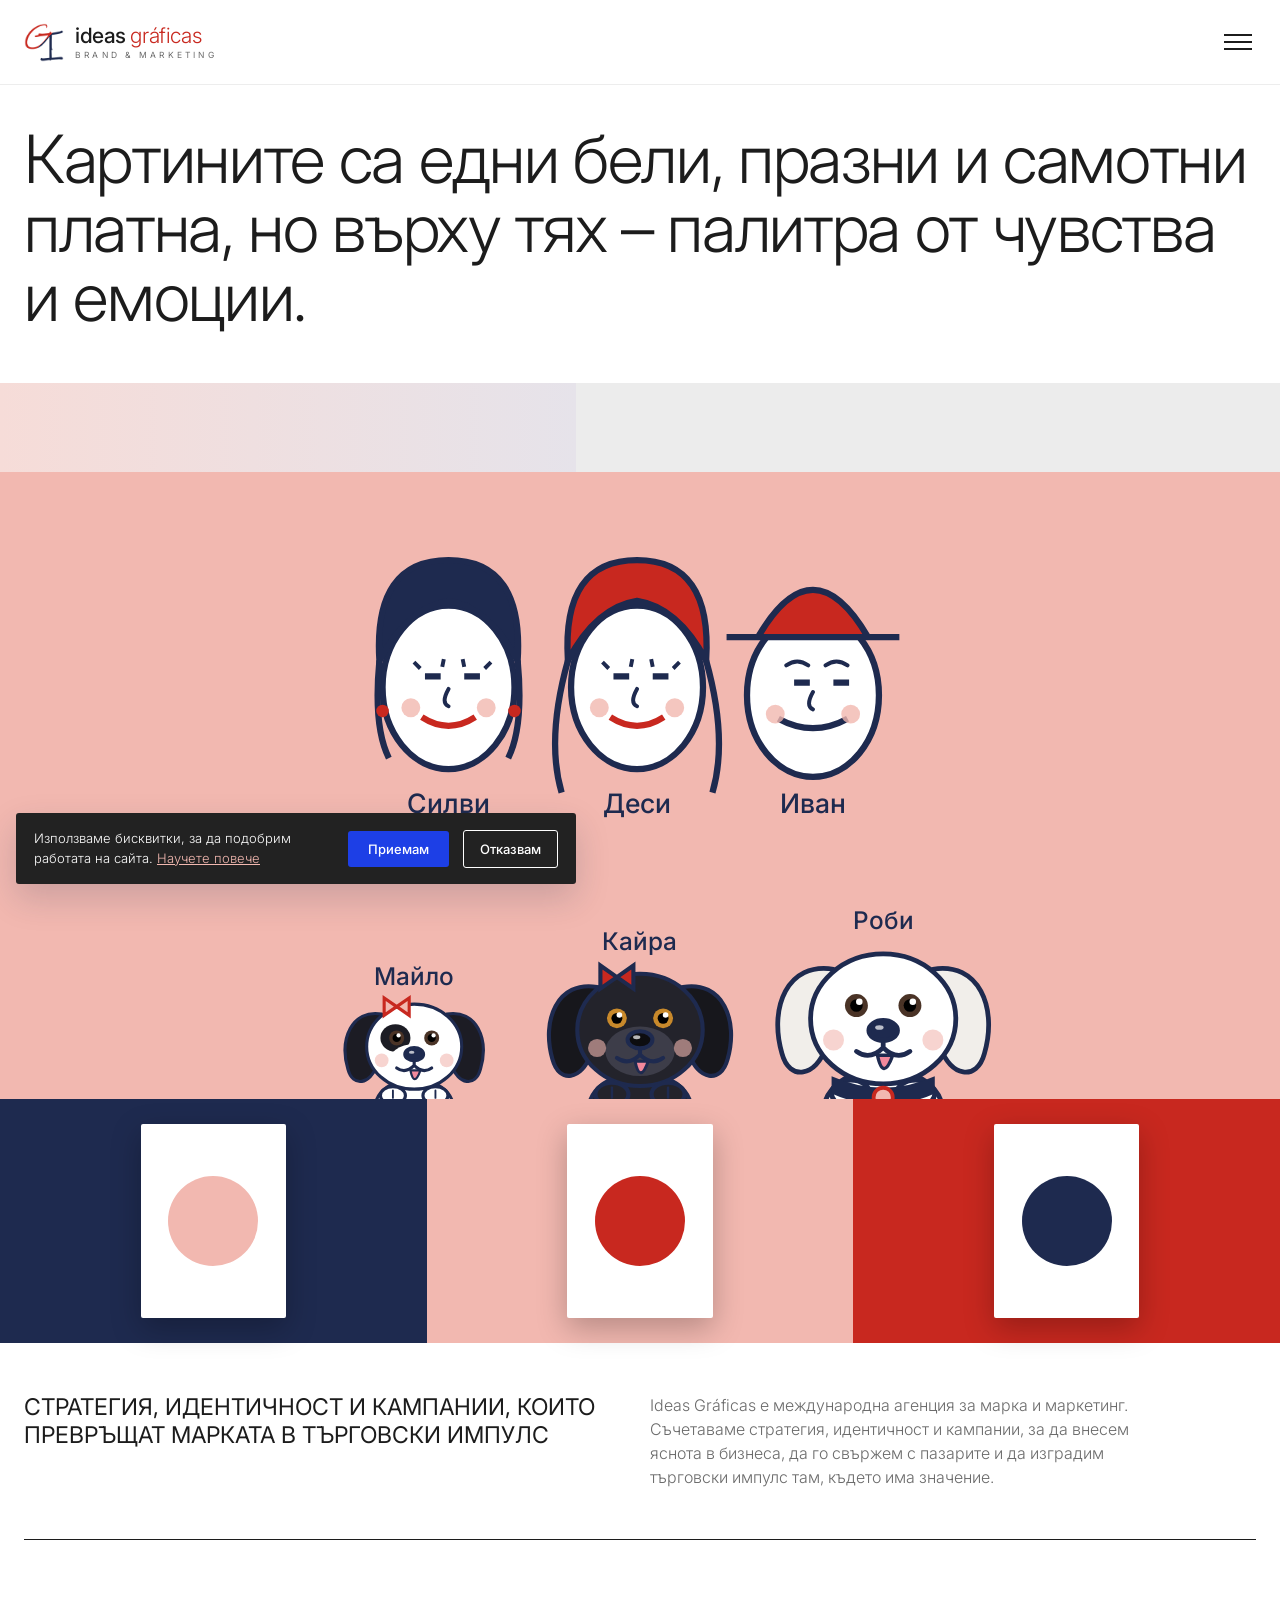
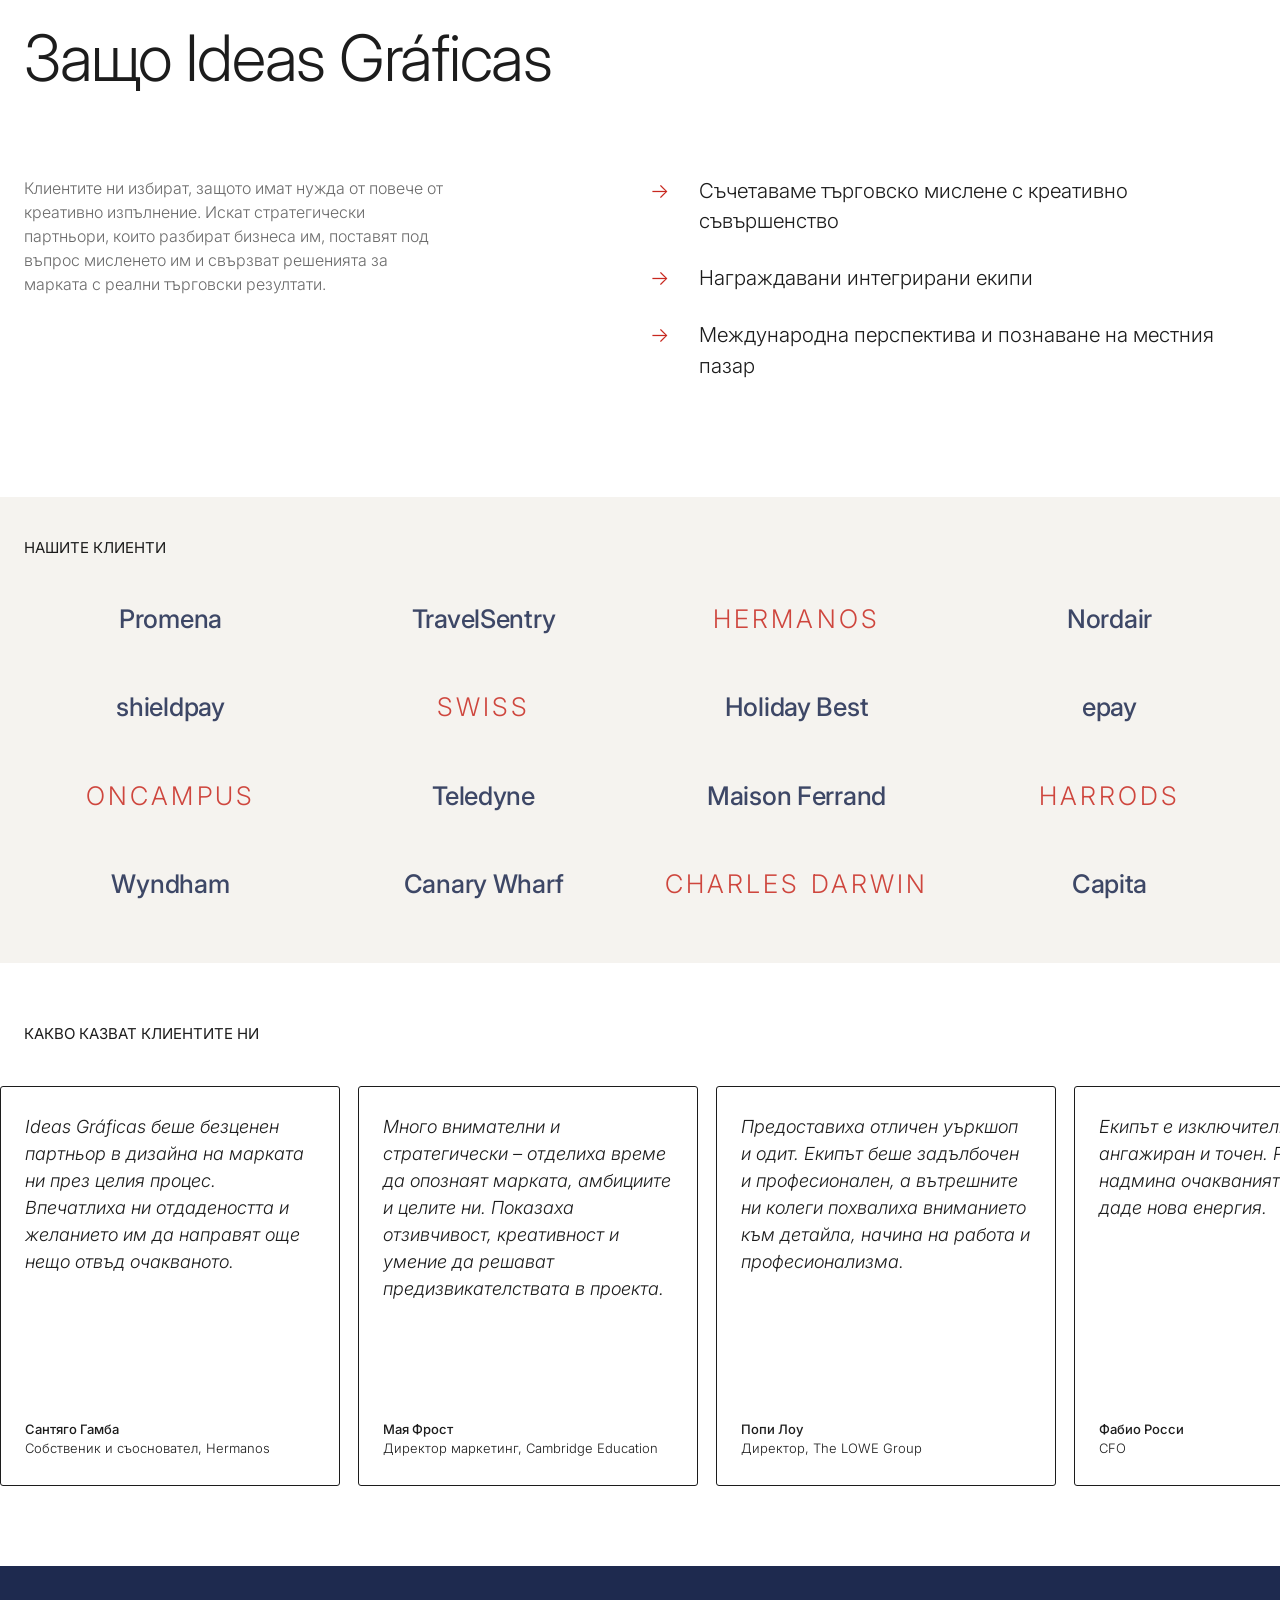
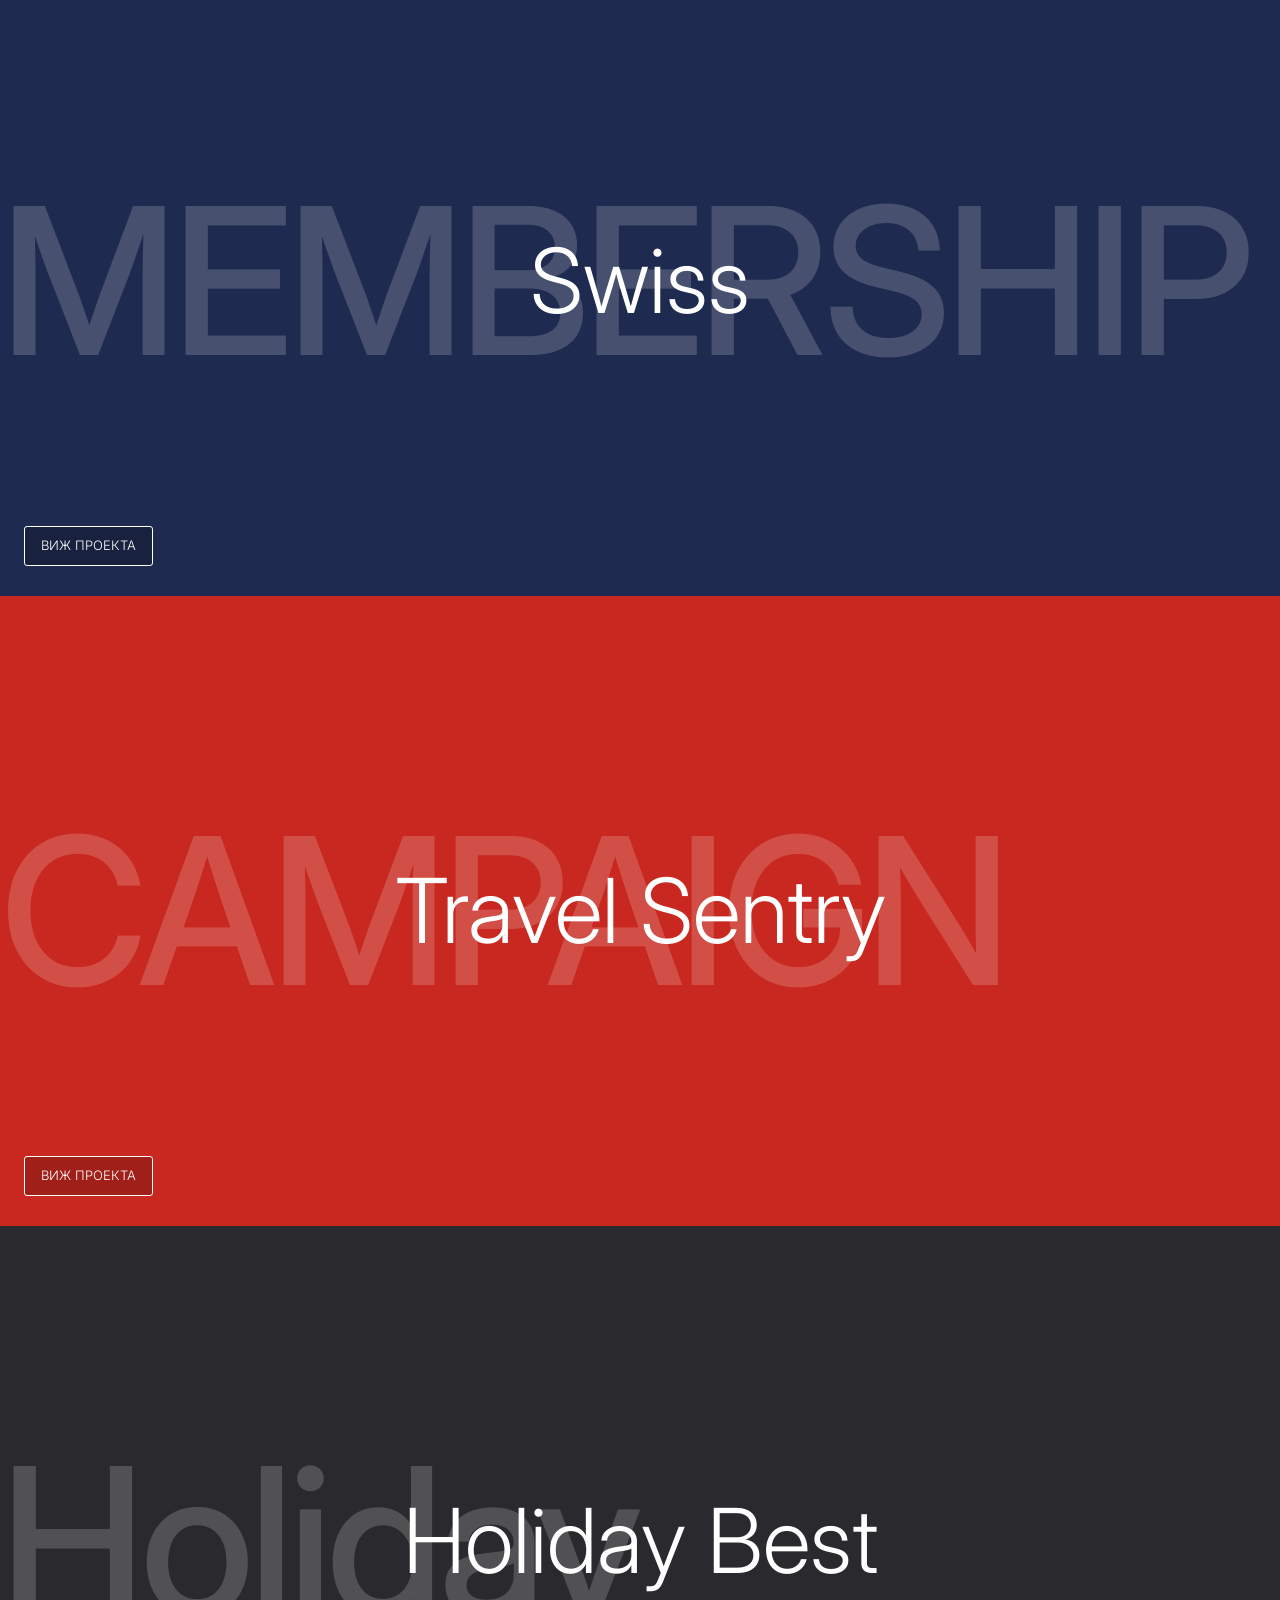
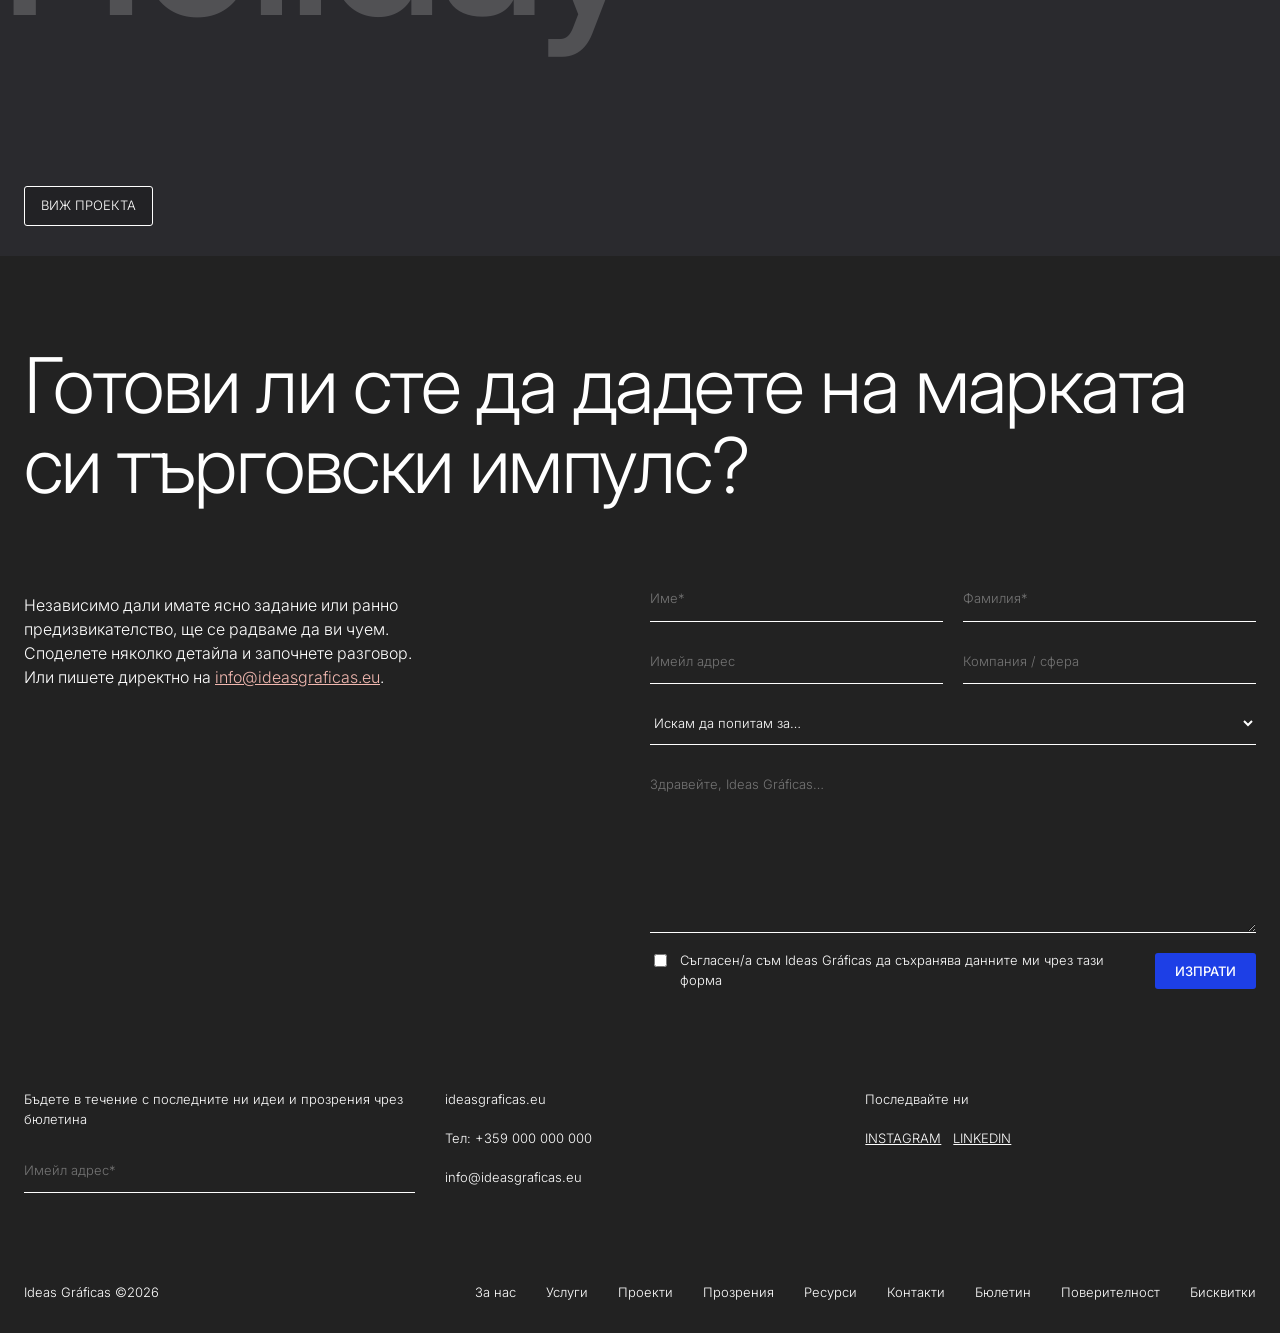
==== commit cf9bb7f0: "Add files via upload" ====
--- a/index.html
+++ b/index.html
@@ -18,8 +18,8 @@
 <div class="menuimg"><div class="bag"><i class="mark"></i>IDEAS<br>GRÁFICAS</div></div></div>
 
 <main id="home"><div class="w"><h1 style="font-size:clamp(28px,5.2vw,82px)">Картините са едни бели, празни и самотни платна, но върху тях – палитра от чувства и емоции.</h1></div>
-<div class="hero0"></div><div class="hero2"><svg viewBox="0 0 400 220"><g fill="none" stroke="#1E2A4F" stroke-width="4"><ellipse cx="150" cy="125" rx="42" ry="52" fill="#fff"/><path d="M106 108q-4-64 44-64q48 0 44 64q-18-34-44-38q-26 4-44 38Z" fill="#C8281F"/><path d="M106 108q-14 50-4 84M194 108q14 50 4 84"/><path d="M133 144q17 11 34 0" stroke="#C8281F"/><path d="M132 113l-4-4M146 112l1-5M160 112l-1-5M173 113l4-4" stroke-width="2.5"/><ellipse cx="262" cy="130" rx="42" ry="52" fill="#fff"/><path d="M207 93h110M227 93q35-60 70 0" fill="#C8281F"/><path d="M240 145q22 12 44 0"/><path d="M135 118h10M160 118h10M250 122h10M275 122h10"/></g><g fill="#1E2A4F" font-family="Inter,Arial,sans-serif" font-size="17" font-weight="500" text-anchor="middle"><text x="150" y="205">Деси</text><text x="262" y="205">Иван</text></g></svg><svg style="display:none" viewBox="0 0 300 200"><g fill="none" stroke="#1E2A4F" stroke-width="5"><circle cx="105" cy="105" r="48" fill="#F2B8B0"/><circle cx="195" cy="105" r="48" fill="#F2B8B0"/><path d="M45 70h120M135 70h120"/><path d="M85 125q20 15 40 0M175 125q20 15 40 0"/></g><circle cx="90" cy="100" r="5" fill="#C8281F"/><circle cx="120" cy="100" r="5" fill="#C8281F"/><circle cx="180" cy="100" r="5" fill="#C8281F"/><circle cx="210" cy="100" r="5" fill="#C8281F"/></svg></div>
-<div class="pups"><svg viewBox="0 0 600 140" preserveAspectRatio="xMidYMax meet" role="img" aria-label="Майло, Кайра и Роби"><defs><g id="pp" stroke="#1E2A4F" stroke-width="2.5" stroke-linejoin="round"><ellipse cx="-36" cy="-50" rx="13" ry="26" fill="var(--e)" transform="rotate(18 -36 -50)"/><ellipse cx="36" cy="-50" rx="13" ry="26" fill="var(--e)" transform="rotate(-18 36 -50)"/><ellipse cy="-40" rx="38" ry="34" fill="var(--c)"/><ellipse cx="-20" cy="-3" rx="11" ry="7" fill="var(--c)"/><ellipse cx="20" cy="-3" rx="11" ry="7" fill="var(--c)"/><circle cx="-13" cy="-48" r="4" fill="#1E2A4F" stroke="none"/><circle cx="13" cy="-48" r="4" fill="#1E2A4F" stroke="none"/><ellipse cy="-36" rx="7" ry="5" fill="#1E2A4F"/><path d="M-9 -27q9 9 18 0" fill="none"/></g></defs><g transform="translate(170 140) scale(.72)" style="--c:#f6e7d8;--e:#F2B8B0"><use href="#pp"/><path d="M-14 -74l-10-7v14zM-14 -74l10-7v14z" fill="#F2B8B0" stroke="#C8281F" stroke-width="2.5"/></g><g transform="translate(300 140) scale(.95)" style="--c:#e8c9a8;--e:#b88a5e"><use href="#pp"/><path d="M-14 -74l-10-7v14zM-14 -74l10-7v14z" fill="#C8281F" stroke="#1E2A4F" stroke-width="2.5"/></g><g transform="translate(440 140) scale(1.1)" style="--c:#d9a97a;--e:#8a5a36"><use href="#pp"/><rect x="-30" y="-13" width="60" height="8" rx="3" fill="#1E2A4F"/><circle cy="-5" r="5" fill="#F2B8B0"/></g><g font-family="Inter,Arial,sans-serif" font-size="14" font-weight="500" fill="#1E2A4F" text-anchor="middle"><text x="170" y="74">Майло</text><text x="300" y="54">Кайра</text><text x="440" y="42">Роби</text></g></svg></div>
+<div class="hero0"></div><div class="hero2"><svg viewBox="-48 0 400 220"><g fill="none" stroke="#1E2A4F" stroke-width="4"><ellipse cx="30" cy="125" rx="42" ry="52" fill="#fff"/><path d="M-14 108q-4-64 44-64q48 0 44 64q-18-34-44-38q-26 4-44 38Z" fill="#1E2A4F"/><path d="M-14 108q-4 42 6 62M74 108q4 42-6 62"/><path d="M13 144q17 11 34 0" stroke="#C8281F"/><path d="M15 118h10M40 118h10"/><path d="M12 113l-4-4M26 112l1-5M40 112l-1-5M53 113l4-4" stroke-width="2.5"/><circle cx="-12" cy="140" r="4" fill="#C8281F" stroke="none"/><circle cx="72" cy="140" r="4" fill="#C8281F" stroke="none"/><ellipse cx="150" cy="125" rx="42" ry="52" fill="#fff"/><path d="M106 108q-4-64 44-64q48 0 44 64q-18-34-44-38q-26 4-44 38Z" fill="#C8281F"/><path d="M106 108q-14 50-4 84M194 108q14 50 4 84"/><path d="M133 144q17 11 34 0" stroke="#C8281F"/><path d="M132 113l-4-4M146 112l1-5M160 112l-1-5M173 113l4-4" stroke-width="2.5"/><ellipse cx="262" cy="130" rx="42" ry="52" fill="#fff"/><path d="M207 93h110M227 93q35-60 70 0" fill="#C8281F"/><path d="M240 145q22 12 44 0"/><path d="M135 118h10M160 118h10M250 122h10M275 122h10"/></g><g stroke="none" fill="#F2B8B0" opacity=".8"><circle cx="6" cy="138" r="6"/><circle cx="54" cy="138" r="6"/><circle cx="126" cy="138" r="6"/><circle cx="174" cy="138" r="6"/><circle cx="238" cy="142" r="6"/><circle cx="286" cy="142" r="6"/></g><path d="M30 126q-5 9 0 11M150 126q-5 9 0 11M262 128q-5 9 0 11M245 111q7-5 14 0M270 111q7-5 14 0" fill="none" stroke="#1E2A4F" stroke-width="2.5" stroke-linecap="round"/><g fill="#1E2A4F" font-family="Inter,Arial,sans-serif" font-size="17" font-weight="500" text-anchor="middle"><text x="30" y="205">Силви</text><text x="150" y="205">Деси</text><text x="262" y="205">Иван</text></g></svg><svg style="display:none" viewBox="0 0 300 200"><g fill="none" stroke="#1E2A4F" stroke-width="5"><circle cx="105" cy="105" r="48" fill="#F2B8B0"/><circle cx="195" cy="105" r="48" fill="#F2B8B0"/><path d="M45 70h120M135 70h120"/><path d="M85 125q20 15 40 0M175 125q20 15 40 0"/></g><circle cx="90" cy="100" r="5" fill="#C8281F"/><circle cx="120" cy="100" r="5" fill="#C8281F"/><circle cx="180" cy="100" r="5" fill="#C8281F"/><circle cx="210" cy="100" r="5" fill="#C8281F"/></svg></div>
+<div class="pups"><svg viewBox="0 0 600 140" preserveAspectRatio="xMidYMax meet" role="img" aria-label="Майло, Кайра и Роби"><defs><g id="pp" stroke="#1E2A4F" stroke-width="2.5" stroke-linejoin="round" stroke-linecap="round"><ellipse cy="6" rx="31" ry="22" fill="var(--c)"/><path d="M-26 -68C-50 -72 -60 -48 -53 -24C-49 -9 -35 -12 -30 -27Z" fill="var(--e)"/><path d="M26 -68C50 -72 60 -48 53 -24C49 -9 35 -12 30 -27Z" fill="var(--e)"/><ellipse cy="-42" rx="38" ry="34" fill="var(--c)"/><ellipse cx="-15" cy="-49" rx="12" ry="11" fill="var(--p,none)" stroke="none"/><ellipse cy="-29" rx="21" ry="15" fill="var(--m)" stroke="none"/><circle cx="-26" cy="-31" r="5.5" fill="#F2B8B0" opacity=".6" stroke="none"/><circle cx="26" cy="-31" r="5.5" fill="#F2B8B0" opacity=".6" stroke="none"/><g stroke="none"><circle cx="-14" cy="-49" r="6" fill="var(--i)"/><circle cx="14" cy="-49" r="6" fill="var(--i)"/><circle cx="-14" cy="-49" r="3.3" fill="#000"/><circle cx="14" cy="-49" r="3.3" fill="#000"/><circle cx="-12.5" cy="-51" r="1.7" fill="#fff"/><circle cx="15.5" cy="-51" r="1.7" fill="#fff"/></g><path d="M-3 -23q3 14 8 0z" fill="#F2889b" stroke-width="1.8"/><path d="M0 -33v6M0 -27q-7 7-14 2M0 -27q7 7 14 2" fill="none"/><ellipse cy="-36" rx="7.5" ry="5.2" fill="var(--n,#1E2A4F)"/><ellipse cx="-2" cy="-37.5" rx="2.2" ry="1.2" fill="#fff" stroke="none" opacity=".7"/><ellipse cx="-17" cy="-3" rx="10" ry="7" fill="var(--c)"/><ellipse cx="17" cy="-3" rx="10" ry="7" fill="var(--c)"/><path d="M-17 -7v6M17 -7v6" stroke-width="1.5" fill="none"/></g></defs><g transform="translate(170 140) scale(.72)" style="--c:#fff;--e:#1c1c24;--m:#fff;--p:#1c1c24;--i:#4a3326"><use href="#pp"/><path d="M-14 -74l-10-7v14zM-14 -74l10-7v14z" fill="#F2B8B0" stroke="#C8281F" stroke-width="2.5"/></g><g transform="translate(300 140) scale(.95)" style="--c:#23232b;--e:#17171c;--m:#3d3d49;--i:#c8892b;--n:#0d0d10"><use href="#pp"/><path d="M-14 -74l-10-7v14zM-14 -74l10-7v14z" fill="#C8281F" stroke="#1E2A4F" stroke-width="2.5"/></g><g transform="translate(440 140) scale(1.1)" style="--c:#fff;--e:#f1eeea;--m:#fff;--i:#4a3326"><use href="#pp"/><path d="M-27 -12q27 12 54 0v9q-27 12-54 0z" fill="#1E2A4F"/><circle cy="-1" r="5" fill="#F2B8B0" stroke="#C8281F" stroke-width="2"/></g><g font-family="Inter,Arial,sans-serif" font-size="14" font-weight="500" fill="#1E2A4F" text-anchor="middle"><text x="170" y="74">Майло</text><text x="300" y="54">Кайра</text><text x="440" y="42">Роби</text></g></svg></div>
 <div class="band"><div class="a"><i></i></div><div class="b"><i></i></div><div class="c"><i></i></div></div>
 <div class="w"><div class="intro"><h2>Стратегия, идентичност и кампании, които превръщат марката в търговски импулс</h2><p>Ideas Gráficas е международна агенция за марка и маркетинг. Съчетаваме стратегия, идентичност и кампании, за да внесем яснота в бизнеса, да го свържем с пазарите и да изградим търговски импулс там, където има значение.</p></div>
 <section class="why"><h2>Защо Ideas Gráficas</h2><div class="wg"><p>Клиентите ни избират, защото имат нужда от повече от креативно изпълнение. Искат стратегически партньори, които разбират бизнеса им, поставят под въпрос мисленето им и свързват решенията за марката с реални търговски резултати.</p><ul><li>Съчетаваме търговско мислене с креативно съвършенство</li><li>Награждавани интегрирани екипи</li><li>Международна перспектива и познаване на местния пазар</li></ul></div></section></div>
